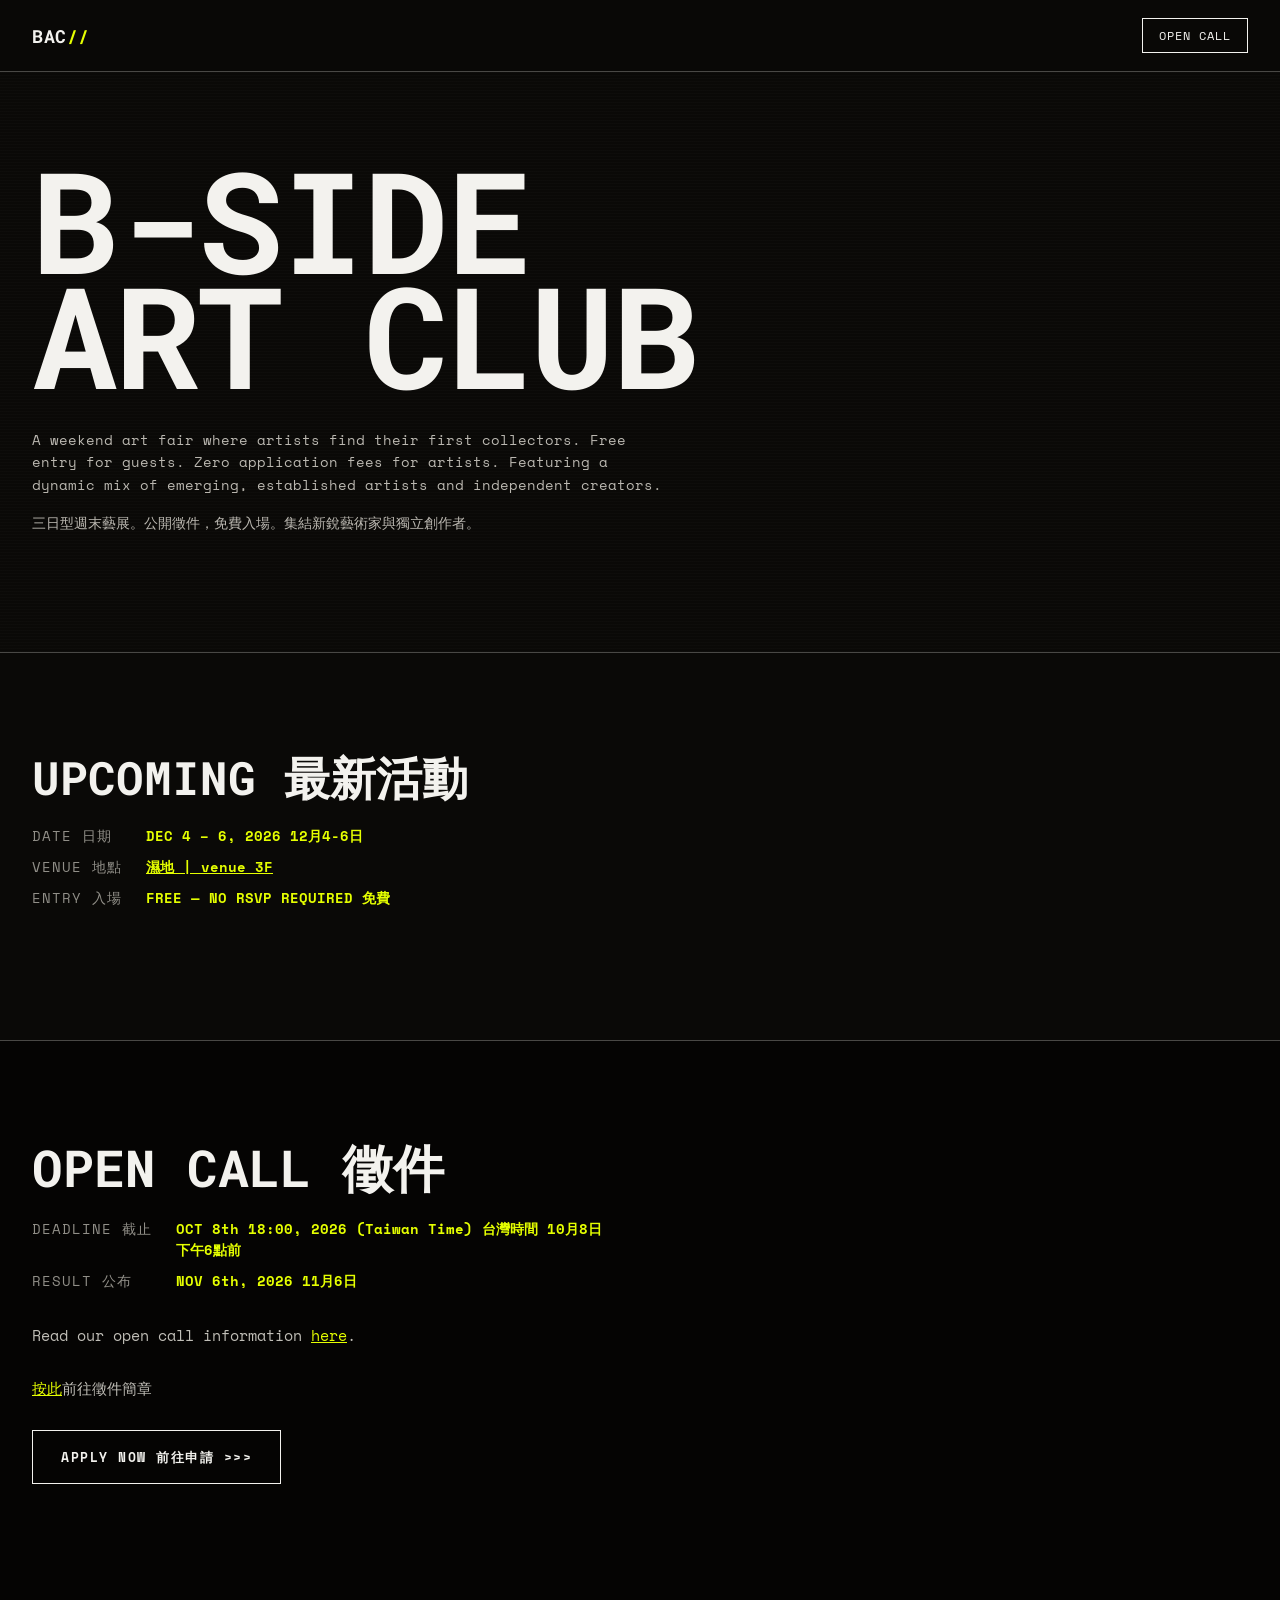
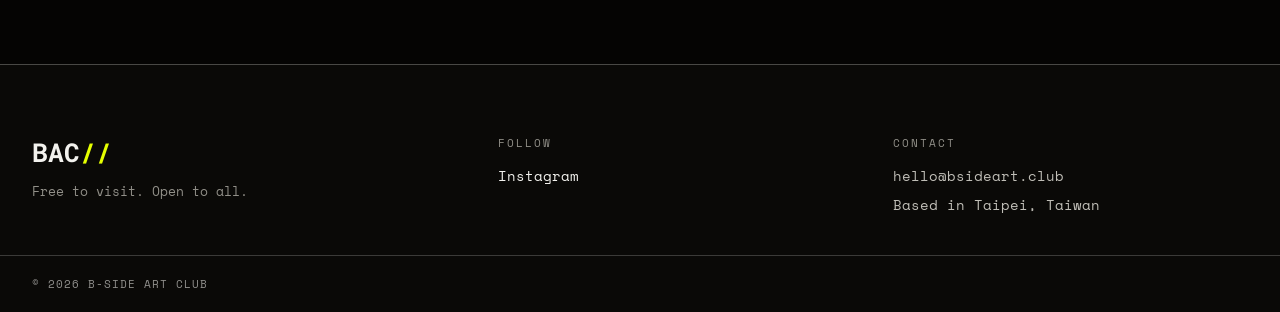
==== index.html @ 6f41b762 "Revert "UPDATE: update date" This reverts commit 3f6ebac8963d5075485bba4ba99af312b333dddd." ====
<!DOCTYPE html>
<html lang="zh-Hant">

<head>
  <meta charset="utf-8">
  <meta name="viewport" content="width=device-width, initial-scale=1">
  <title>B-Side Art Club</title>
  <meta name="description" content="B-Side Art Club. An alternative art fair. Free to visit, open to all">
  <link rel="preconnect" href="https://fonts.googleapis.com">
  <link rel="preconnect" href="https://fonts.gstatic.com" crossorigin>
  <link
    href="https://fonts.googleapis.com/css2?family=Space+Mono:wght@400;700&family=Roboto+Mono:wght@400;700&family=Noto+Sans+TC:wght@400;700&display=swap"
    rel="stylesheet">
  <style>
    :root {
      --bg: oklch(0.14 0.005 90);
      --bg-alt: oklch(0.11 0.005 90);
      --fg: oklch(0.96 0.005 90);
      --accent: #E5FF00;
      --accent-hover: #F2FF66;
      --line: oklch(0.4 0.005 90);
      --line-soft: oklch(0.35 0.005 90);
      --muted-1: oklch(0.8 0.01 90);
      --muted-2: oklch(0.78 0.01 90);
      --muted-3: oklch(0.75 0.01 90);
      --muted-4: oklch(0.65 0.01 90);
      --muted-5: oklch(0.65 0.005 90);
      --mono: 'Space Mono', monospace;
      --mono-head: 'Roboto Mono', 'Space Mono', monospace;
      --mono-head-zh: 'Roboto Mono', 'Noto Sans TC', monospace;
    }

    * {
      box-sizing: border-box;
    }

    html,
    body {
      margin: 0;
      padding: 0;
    }

    body {
      background: var(--bg);
      color: var(--fg);
      font-family: var(--mono);
      width: 100%;
      overflow-x: hidden;
    }

    a {
      color: var(--accent);
      text-decoration: none;
      cursor: pointer;
    }

    a:hover {
      color: var(--accent-hover);
    }

    ::selection {
      background: var(--accent);
      color: var(--bg);
    }

    @keyframes bside-marquee {
      from {
        transform: translateX(0);
      }

      to {
        transform: translateX(-50%);
      }
    }

    .btn {
      display: inline-block;
      padding: 16px 28px;
      font-size: 13px;
      letter-spacing: 1.5px;
      font-weight: 700;
      border: 1px solid var(--fg);
      color: inherit;
      background: transparent;
    }

    .btn-solid {
      background: var(--fg);
      color: var(--bg);
      border-color: var(--fg);
    }

    .btn-accent {
      background: var(--accent);
      color: var(--bg);
      border-color: var(--accent);
    }

    /* NAV */
    .nav {
      position: sticky;
      top: 0;
      z-index: 50;
      display: flex;
      justify-content: space-between;
      align-items: center;
      gap: 16px;
      padding: 18px 32px;
      background: oklch(0.14 0.005 90 / 0.92);
      backdrop-filter: blur(4px);
      border-bottom: 1px solid var(--line);
    }

    .nav-logo {
      font-family: var(--mono-head);
      font-weight: 700;
      font-size: 18px;
      letter-spacing: 0.5px;
    }

    .nav-logo span {
      color: var(--accent);
    }

    .nav-links {
      display: flex;
      gap: 24px;
      font-size: 13px;
      letter-spacing: 1px;
    }

    .nav-links a {
      color: inherit;
    }

    .nav-cta {
      border: 1px solid var(--fg);
      padding: 8px 16px;
      font-size: 12px;
      letter-spacing: 1px;
      color: inherit;
      white-space: nowrap;
    }

    /* HERO */
    .hero {
      position: relative;
      padding: 90px 32px 100px;
      border-bottom: 1px solid var(--line);
      background-image: repeating-linear-gradient(0deg, oklch(0.96 0.005 90 / 0.03) 0px, transparent 1px, transparent 3px);
    }

    .eyebrow {
      font-size: 11px;
      letter-spacing: 3px;
      color: var(--accent);
      margin-bottom: 24px;
    }

    .hero-title {
      font-family: var(--mono-head);
      font-weight: 700;
      font-size: clamp(52px, 11vw, 160px);
      line-height: 0.82;
      letter-spacing: -2px;
      max-width: 1100px;
      text-wrap: pretty;
      margin: 0;
    }

    .hero-desc {
      display: flex;
      flex-wrap: wrap;
      gap: 16px 40px;
      margin-top: 36px;
      max-width: 640px;
      font-size: 14px;
      line-height: 1.6;
      color: var(--muted-2);
    }

    .hero-actions {
      display: flex;
      gap: 16px;
      margin-top: 40px;
      flex-wrap: wrap;
    }

    /* TICKER */
    .ticker {
      background: var(--accent);
      color: var(--bg);
      padding: 10px 0;
      overflow: hidden;
      white-space: nowrap;
      border-bottom: 1px solid var(--line);
    }

    .ticker-track {
      display: inline-block;
      white-space: nowrap;
      font-family: var(--mono-head);
      font-weight: 700;
      font-size: 15px;
      letter-spacing: 2px;
      animation: bside-marquee 18s linear infinite;
    }

    /* SECTION SHELL */
    section {
      padding: 100px 32px;
      border-bottom: 1px solid var(--line);
    }

    .section-label {
      font-size: 11px;
      letter-spacing: 3px;
      color: var(--accent);
      margin-bottom: 16px;
    }

    .grid-2 {
      display: grid;
      grid-template-columns: 1fr 1fr;
      gap: 60px;
    }

    /* ABOUT */
    .about-title {
      font-family: var(--mono-head);
      font-weight: 700;
      font-size: clamp(32px, 4vw, 56px);
      line-height: 1.02;
      margin: 0 0 28px;
      text-wrap: pretty;
    }

    .about-body {
      display: flex;
      flex-direction: column;
      gap: 18px;
      font-size: 15px;
      line-height: 1.7;
      color: var(--muted-1);
      max-width: 520px;
    }

    .about-body .highlight {
      color: var(--fg);
      font-weight: 700;
    }

    .about-images {
      display: grid;
      grid-template-columns: 1fr 1fr;
      gap: 12px;
      align-self: start;
    }

    .img-slot {
      display: flex;
      align-items: center;
      justify-content: center;
      text-align: center;
      padding: 12px;
      background: color-mix(in oklch, var(--fg) 6%, transparent);
      border: 1px dashed var(--line);
      color: var(--muted-4);
      font-size: 12px;
      letter-spacing: 0.5px;
      line-height: 1.5;
    }

    .img-slot--tall {
      aspect-ratio: 3 / 4;
      grid-row: span 2;
    }

    .img-slot--square {
      aspect-ratio: 1 / 1;
    }

    /* EVENT */
    .event-title {
      font-family: var(--mono-head);
      font-weight: 700;
      font-size: clamp(30px, 3.6vw, 46px);
      line-height: 1.05;
      margin: 0 0 24px;
      text-wrap: pretty;
    }

    .event-facts {
      display: grid;
      grid-template-columns: auto 1fr;
      gap: 10px 24px;
      font-size: 14px;
      margin-bottom: 32px;
    }

    .event-facts dt {
      color: var(--muted-4);
      letter-spacing: 1px;
    }

    .event-facts dd {
      margin: 0;
      font-weight: 700;
    }

    .event-facts dd a {
      text-decoration: underline;
      cursor: pointer;
    }

    .event-facts dd.accent {
      color: var(--accent);
    }

    .lineup-label {
      font-size: 12px;
      letter-spacing: 2px;
      color: var(--muted-4);
      margin-bottom: 16px;
    }

    .lineup-box {
      border: 1px dashed var(--line);
      padding: 40px 24px;
      text-align: center;
    }

    .lineup-box strong {
      display: block;
      font-family: var(--mono-head);
      font-weight: 700;
      font-size: 22px;
      color: var(--accent);
    }

    .lineup-box span {
      display: block;
      font-size: 13px;
      color: var(--muted-4);
      margin-top: 10px;
    }

    /* ARTISTS / OPEN CALL */
    .artists {
      background: var(--bg-alt);
    }

    .artists .grid-2 {
      margin-bottom: 80px;
    }

    .artists-title {
      font-family: var(--mono-head);
      font-weight: 700;
      font-size: clamp(32px, 4vw, 56px);
      line-height: 1.02;
      margin: 0 0 24px;
      text-wrap: pretty;
    }

    .artists-desc {
      font-size: 15px;
      line-height: 1.7;
      color: var(--muted-1);
      max-width: 480px;
      margin-bottom: 28px;
    }

    .rules {
      display: flex;
      flex-direction: column;
      justify-content: center;
      gap: 20px;
      font-size: 13px;
      line-height: 1.6;
      color: var(--muted-3);
    }

    .rules li {
      display: flex;
      gap: 16px;
      list-style: none;
    }

    .rules li .num {
      font-family: var(--mono-head);
      font-weight: 700;
      color: var(--accent);
      flex-shrink: 0;
    }

    .rules {
      margin: 0;
      padding: 0;
    }

    /* FAQ */
    .faq-label {
      font-size: 12px;
      letter-spacing: 2px;
      color: var(--muted-4);
      margin-bottom: 20px;
    }

    .faq-list {
      display: flex;
      flex-direction: column;
      max-width: 820px;
    }

    .faq-header {
      font-family: var(--mono-head-zh);
      font-weight: 700;
      font-size: 13px;
      letter-spacing: 1px;
      color: var(--accent);
      margin-top: 36px;
      margin-bottom: 8px;
    }

    .faq-item {
      border-bottom: 1px solid var(--line-soft);
    }

    .faq-q {
      display: flex;
      justify-content: space-between;
      align-items: center;
      width: 100%;
      padding: 20px 0;
      cursor: pointer;
      gap: 16px;
      background: none;
      border: none;
      text-align: left;
      color: inherit;
      font-family: var(--mono-head-zh);
      font-weight: 700;
      font-size: 16px;
    }

    .faq-q .symbol {
      font-size: 20px;
      color: var(--accent);
      flex-shrink: 0;
      font-family: var(--mono-head);
    }

    .faq-a {
      padding: 0 0 22px;
      font-size: 14px;
      line-height: 1.7;
      color: var(--muted-3);
      max-width: 640px;
      display: none;
    }

    .faq-item.open .faq-a {
      display: block;
    }

    /* FOOTER */
    .footer {
      padding: 70px 32px 40px;
      display: grid;
      grid-template-columns: 1.2fr 1fr 1fr;
      gap: 40px;
      border-bottom: none;
    }

    .footer-logo {
      font-family: var(--mono-head);
      font-weight: 700;
      font-size: 26px;
      margin-bottom: 12px;
    }

    .footer-tag {
      font-size: 13px;
      line-height: 1.6;
      color: var(--muted-4);
      max-width: 320px;
    }

    .footer-col-label {
      font-size: 11px;
      letter-spacing: 2px;
      color: var(--muted-4);
      margin-bottom: 14px;
    }

    .footer-links {
      display: flex;
      flex-direction: column;
      gap: 8px;
      font-size: 14px;
    }

    .footer-links a {
      color: inherit;
    }

    .footer-contact {
      display: flex;
      flex-direction: column;
      gap: 8px;
      font-size: 14px;
      color: var(--muted-1);
    }

    .footer-bottom {
      padding: 20px 32px;
      border-top: 1px solid var(--line-soft);
      font-size: 11px;
      letter-spacing: 1px;
      color: var(--muted-5);
      display: flex;
      justify-content: space-between;
      flex-wrap: wrap;
      gap: 8px;
    }

    @media (max-width: 800px) {
      .nav {
        padding: 14px 20px;
        flex-wrap: wrap;
      }

      .nav-links {
        display: none;
      }

      .hero {
        padding: 60px 20px 70px;
      }

      section {
        padding: 64px 20px;
      }

      .grid-2,
      .footer {
        grid-template-columns: 1fr;
        gap: 40px;
      }

      .about-images {
        align-self: auto;
      }

      .footer {
        padding: 50px 20px 30px;
      }

      .footer-bottom {
        padding: 16px 20px;
      }
    }
  </style>
</head>

<body>

  <!-- NAV -->
  <nav class="nav">
    <div class="nav-logo">BAC<span>//</span></div>
    <!-- <div class="nav-links">
      <a href="#about">MANIFESTO</a>
      <a href="#event">NEXT UP</a>
      <a href="#artists">OPEN CALL</a>
    </div> -->
    <a href="#artists" class="nav-cta">OPEN CALL</a>
  </nav>

  <!-- HERO -->
  <div class="hero">
    <h1 class="hero-title">B-SIDE<br>ART CLUB</h1>
    <div class="hero-desc">
      <div>A weekend art fair where artists find their first collectors. Free entry for guests. Zero application fees
        for
        artists. Featuring a dynamic mix of
        emerging, established artists and independent creators.
      </div>
      <div>
        三日型週末藝展。公開徵件，免費入場。集結新銳藝術家與獨立創作者。
      </div>
      <div class="hero-actions">
        <!-- <a href="#event" class="btn btn-solid">SEE NEXT EVENT →</a> -->
        <!-- <a href="#artists" class="btn">SUBMIT WORK</a> -->
      </div>
    </div>
  </div>

  <!-- TICKER
  <div class="ticker">
    <div class="ticker-track">FREE ENTRY &nbsp;·&nbsp; NO GATEKEEPING &nbsp;·&nbsp; ALL MEDIUMS WELCOME &nbsp;·&nbsp;
      CASH &amp; CARD &nbsp;·&nbsp; FREE ENTRY &nbsp;·&nbsp; NO GATEKEEPING &nbsp;·&nbsp; ALL MEDIUMS WELCOME
      &nbsp;·&nbsp; CASH &amp; CARD &nbsp;·</div>
  </div> -->

  <!-- ABOUT / MANIFESTO
  <section id="about" class="grid-2">
    <div>
      <div class="section-label">01 / MANIFESTO</div>
      <h2 class="about-title">WE'RE NOT A GALLERY. WE'RE A ROOM FULL OF PEOPLE WHO MAKE THINGS.</h2>
      <div class="about-body">
        <div>B-Side started because the front-of-house scene left too much on the cutting room floor. No submission fees
          that price out broke artists. No juried committee deciding what counts as "art." No white cube silence.</div>
        <div>Every market runs in a raw space — warehouses, basements, whatever venue will let us turn the sound system
          up. Vendors bring the work. We bring the crowd, the speakers, and a bar.</div>
        <div class="highlight">Free to attend. Join us, it's gonna be fun!</div>
      </div>
    </div>
    <div class="about-images">
      <div class="img-slot img-slot--tall">市集現場，遠景</div>
      <div class="img-slot img-slot--square">藝術家與人群</div>
      <div class="img-slot img-slot--square">攤位細節 / 刊物桌</div>
    </div>
  </section> -->

  <!-- NEXT EVENT -->
  <section id="event">
    <!-- <div class="section-label">01 / NEXT UP</div> -->
    <div style="grid-template-columns: 1.1fr 1fr;">
      <div>
        <h2 class="event-title">UPCOMING 最新活動</h2>
        <dl class="event-facts">
          <dt>DATE 日期</dt>
          <dd class="accent">DEC 4 – 6, 2026 12月4-6日</dd>
          <dt>VENUE 地點</dt>
          <dd><a href="https://maps.app.goo.gl/T7mLmWGaYgYKjQZj6" target="_blank" rel="noopener noreferrer">濕地 | venue
              3F</a></dd>
          <dt>ENTRY 入場</dt>
          <dd class="accent">FREE — NO RSVP REQUIRED 免費</dd>
        </dl>
      </div>
      <!-- <div>
        <div class="lineup-label">LINEUP</div>
        <div class="lineup-box">
          <strong>LAUNCHING SOON</strong>
          <span>Artist lineup drops closer to the date.</span>
        </div>
      </div> -->
    </div>
  </section>

  <!-- ARTIST / OPEN CALL -->
  <section id="artists" class="artists">
    <div class="grid-2">
      <div>
        <h2 class="artists-title">OPEN CALL 徵件</h2>
        <dl class="event-facts">
          <dt>DEADLINE 截止</dt>
          <dd class="accent">OCT 8th 18:00, 2026 (Taiwan Time) 台灣時間 10月8日下午6點前</dd>
          <dt>RESULT 公布</dt>
          <dd class="accent">NOV 6th, 2026 11月6日</dd>
        </dl>
        <div class="artists-desc">
          Read our open call information <a href="https://pitch.bsideart.club/v/open-call-en-afwu5c" target="_blank"
            rel="noopener noreferrer" style="text-decoration: underline;">here</a>.
        </div>
        <div class="artists-desc">
          <a href="https://pitch.bsideart.club/v/open-call-tw-n3cukt" target="_blank" rel="noopener noreferrer"
            style="text-decoration: underline;">按此</a>前往徵件簡章
        </div>
        <a href="https://apply.bsideart.club" target="_blank" rel="noopener noreferrer" class="btn">APPLY
          NOW 前往申請 >>></a>
      </div>
      <!-- <ul class="rules">
        <li>
          <div class="num">01</div>
          <div>Submit up to 10 small-format (max. A2) for table display and up to 10 artworks for wall hanging (no size
            limit).</div>
        </li>
        <li>
          <div class="num">02</div>
          <div>Your art, your price. You set 100% of your pricing.</div>
        </li>
        <li>
          <div class="num">03</div>
          <div>Every applicant will hear back.</div>
        </li>
        <li>
          <div class="num">04</div>
          <div>Accepted artists get a spot in the lineup and 60% of net sales. The remaining 40% covers production and
            growing the market.</div>
        </li>
      </ul> -->
    </div>

    <!-- <div class="faq-label">ARTIST FAQ 藝術家常見問題</div>
    <div class="faq-list" id="faq-list"></div> -->
  </section>

  <!-- FOOTER -->
  <div class="footer">
    <div>
      <div class="footer-logo">BAC<span style="color: var(--accent);">//</span></div>
      <div class="footer-tag">Free to visit. Open to all.</div>
    </div>
    <div>
      <div class="footer-col-label">FOLLOW</div>
      <div class="footer-links">
        <a href="https://www.instagram.com/bsideartclub/" target="_blank" rel="noopener noreferrer">Instagram</a>
      </div>
    </div>
    <div>
      <div class="footer-col-label">CONTACT</div>
      <div class="footer-contact">
        <div>hello@bsideart.club</div>
        <div>Based in Taipei, Taiwan</div>
      </div>
    </div>
  </div>
  <div class="footer-bottom">
    <div>© 2026 B-SIDE ART CLUB</div>
  </div>

  <script>
    var faq = [
      { type: 'header', text: '公開徵件' },
      { type: 'question', q: '藝術家最多可以投件多少作品？', a: '最多可提交 10 件。因展覽空間有限，BAC團隊將決定每位藝術家最終展出的作品總數量。', open: true },
      { type: 'question', q: '公開徵件結果何時公布？', a: '徵件將於 10 月 8 日（星期四）下午 6 點截止，結果將於 11 月 6 日（星期五）(前)公布。' },
      { type: 'question', q: '申請公開徵件需要費用嗎？', a: '無須費用。' },
      { type: 'question', q: '抽成比例如何計算？', a: '藝術家可獲得淨售價的 60%，B-Side Art Club則保留 40% 淨抽成，用於活動籌辦成本及推動市場發展。' },
      { type: 'question', q: '如果我沒收到回覆，是否代表未獲錄取？', a: '我們會通知所有申請者。若在結果公布後仍未收到通知，請來信至 hello@bsideart.club 與我們聯繫。' },
      { type: 'question', q: '我可以投件上次 B-Side Art Club 未售出的作品嗎？', a: '可以，但如果只提交未售出的舊作，被婉拒的機率較高。非常歡迎你附上新的創作！' },
      { type: 'question', q: '未獲選的藝術家會收到建議與回饋嗎？', a: '未獲選的藝術家會收到電子郵件通知，但我們無法提供個別的評語與建議，敬請見諒。' },
      { type: 'header', text: '入選藝術家' },
      { type: 'question', q: '如果我獲選，可以帶當初送件的所有作品嗎？', a: '不行。獲選後，你會收到BAC團隊寄發的電子郵件，裡面會詳細說明在佈展日需要攜帶哪些作品前來。' },
      { type: 'question', q: '參加B-Side Art Club 需要簽署合約嗎？', a: '是的，你會收到包含所有規範、活動細節、佈撤展時間、保險表單、標籤表單以及付款資訊的電子郵件合約。' },
      { type: 'question', q: '入選後參加需要繳交參展費嗎？', a: '無須費用' },
      { type: 'question', q: '所有參加 B-Side Art Club 的藝術家都會在官方管道上曝光嗎？', a: '不會。由於每場活動參展藝術家數量眾多，B-Side Art Club 無法保證刊登每位藝術家的作品。我們僅會精選約 20 位不同藝術家的作品進行展示，以呈現本次市集作品的多樣性。' },
      { type: 'header', text: '佈展與撤展' },
      { type: 'question', q: '誰負責作品的佈展與撤展？', a: '藝術家須自行負責作品的佈展與撤展，並請自備工具。若你無法親自佈展，可付費1500元預約佈展服務。' },
      { type: 'question', q: '我應該在什麼時候進行佈展與撤展？', a: '佈展時間為開幕前 1 天，即 12 月 4 日（星期五）；撤展時間為 12 月 6 日（星期日）。我們將提前向參展者發送時間表。' },
      { type: 'question', q: '佈展時我需要帶些什麼？', a: '你應攜帶正確安裝作品所需的全部工具與材料。B-Side Art Club 不負責安裝工作，但如有需要，我們會出借部分工具協助。對於放在桌上展示的紙本作品，藝術家應準備透明文件套（透明資料夾）保護，避免顧客直接觸摸。此外，藝術家須列印並在每件作品上貼上 2 張價格標籤，並填妥所有相關資訊。' },
      { type: 'question', q: '我要從哪裡取得標籤？', a: '我們會寄送 Excel 檔案給你，請使用電腦填寫價格標籤表格所需的資訊（僅限電腦填寫）。' },
      { type: 'question', q: '如果我無法在指定日期來佈展或撤展怎麼辦？', a: '如果你無法親自前來，可以委託朋友或代理人協助處理。該人員須攜帶由藝術家簽署的簡易授權書。若因安裝不當導致作品損壞或影響他人作品，責任完全由藝術家承擔。若你（或你的代理人）無法自行佈展，可以付費 1500元預約佈展服務。' },
      { type: 'question', q: '在佈展和活動期間，作品有保險保障嗎？', a: '作品在展覽、佈展與撤展期間享有部分保險保障。為使作品獲得保險理賠資格，藝術家必須預先透過電子郵件發送包含所有作品資料（展名、媒材細節及價格）的表單。若發生遺失、偷竊，B-Side Art Club 概不負責。若遭遇搶劫、火災或水災，保險將支付材料、裱框及修復費用，但不涵蓋作品的完整市價。若顧客打破作品，將由該顧客的保險理賠。若因安裝不當造成損毀，負責佈展的藝術家須承擔潛在的損害責任。' },
      { type: 'header', text: '活動期間' },
      { type: 'question', q: '活動舉辦期間我需要全程在場嗎？', a: '不需要，但非常歡迎你志願提供 3 小時的現場協助。' },
      { type: 'question', q: '參觀者需要入場費嗎？', a: '本藝展採取免費自由入場制。' },
      { type: 'header', text: '付款流程' },
      { type: 'question', q: '藝術家何時會收到款項？', a: 'B-Side Art Club 團隊將於活動結束後 30 天內撥款給所有藝術家，並會針對你售出的作品提供結算銷帳單。注意事項！只有在 B-Side Art Club 收到藝術家提供之完整正確資訊（包含稅務資訊、銀行帳戶資料以及簽署完成的合約）的前提下，才能在此期限內完成付款。' }
    ];

    var listEl = document.getElementById('faq-list');

    function render() {
      if (!listEl) return;
      listEl.innerHTML = '';
      faq.forEach(function (item, i) {
        if (item.type === 'header') {
          var h = document.createElement('div');
          h.className = 'faq-header';
          h.textContent = item.text;
          listEl.appendChild(h);
          return;
        }
        var wrap = document.createElement('div');
        wrap.className = 'faq-item' + (item.open ? ' open' : '');

        var btn = document.createElement('button');
        btn.className = 'faq-q';
        btn.setAttribute('aria-expanded', item.open ? 'true' : 'false');
        btn.addEventListener('click', function () {
          item.open = !item.open;
          render();
        });

        var qText = document.createElement('div');
        qText.textContent = item.q;
        var symbol = document.createElement('div');
        symbol.className = 'symbol';
        symbol.textContent = item.open ? '−' : '+';

        btn.appendChild(qText);
        btn.appendChild(symbol);
        wrap.appendChild(btn);

        var a = document.createElement('div');
        a.className = 'faq-a';
        a.textContent = item.a;
        wrap.appendChild(a);

        listEl.appendChild(wrap);
      });
    }

    render();
  </script>

</body>

</html>
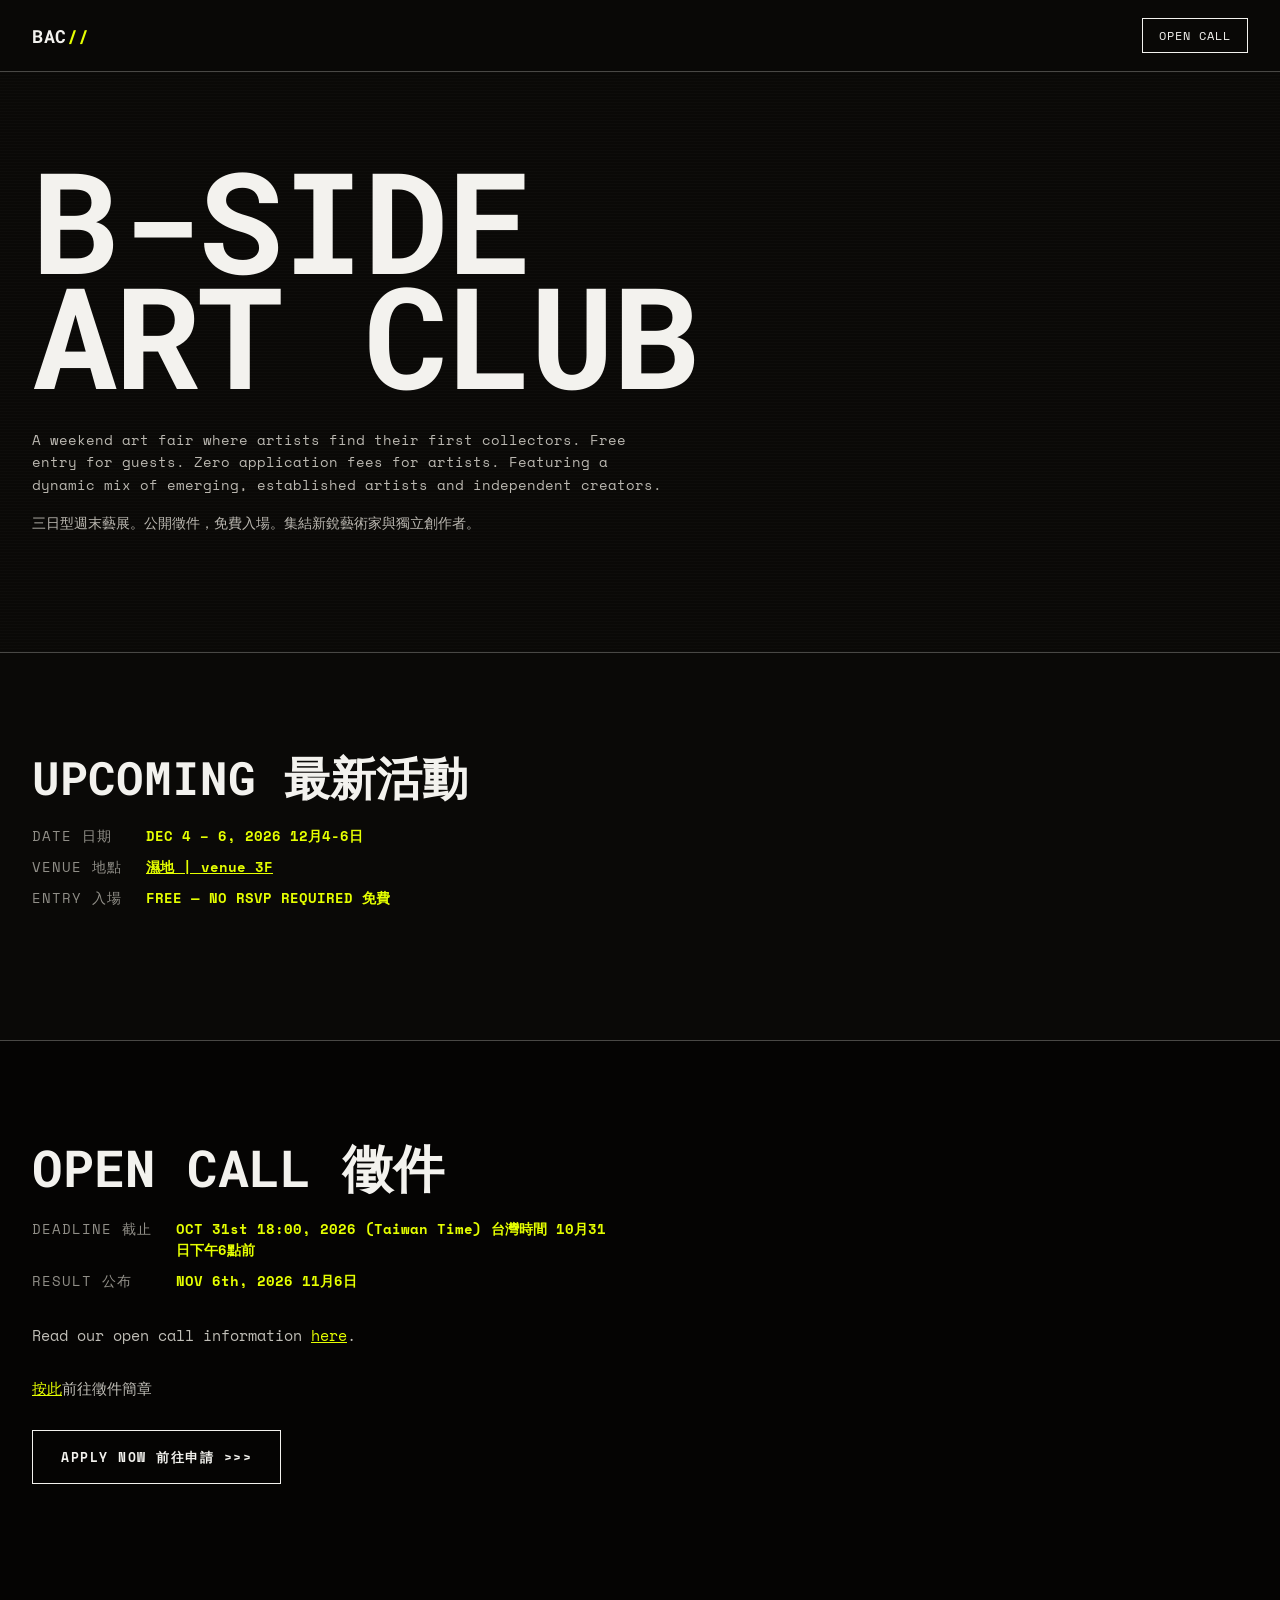
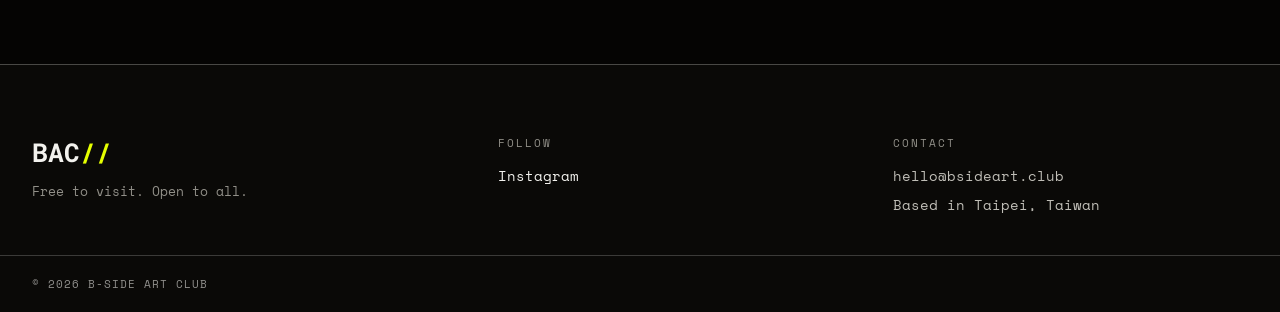
==== commit a381f80d: "UPDATE: date update" ====
--- a/index.html
+++ b/index.html
@@ -656,7 +656,7 @@
         <h2 class="artists-title">OPEN CALL 徵件</h2>
         <dl class="event-facts">
           <dt>DEADLINE 截止</dt>
-          <dd class="accent">OCT 8th 18:00, 2026 (Taiwan Time) 台灣時間 10月8日下午6點前</dd>
+          <dd class="accent">OCT 31st 18:00, 2026 (Taiwan Time) 台灣時間 10月31日下午6點前</dd>
           <dt>RESULT 公布</dt>
           <dd class="accent">NOV 6th, 2026 11月6日</dd>
         </dl>
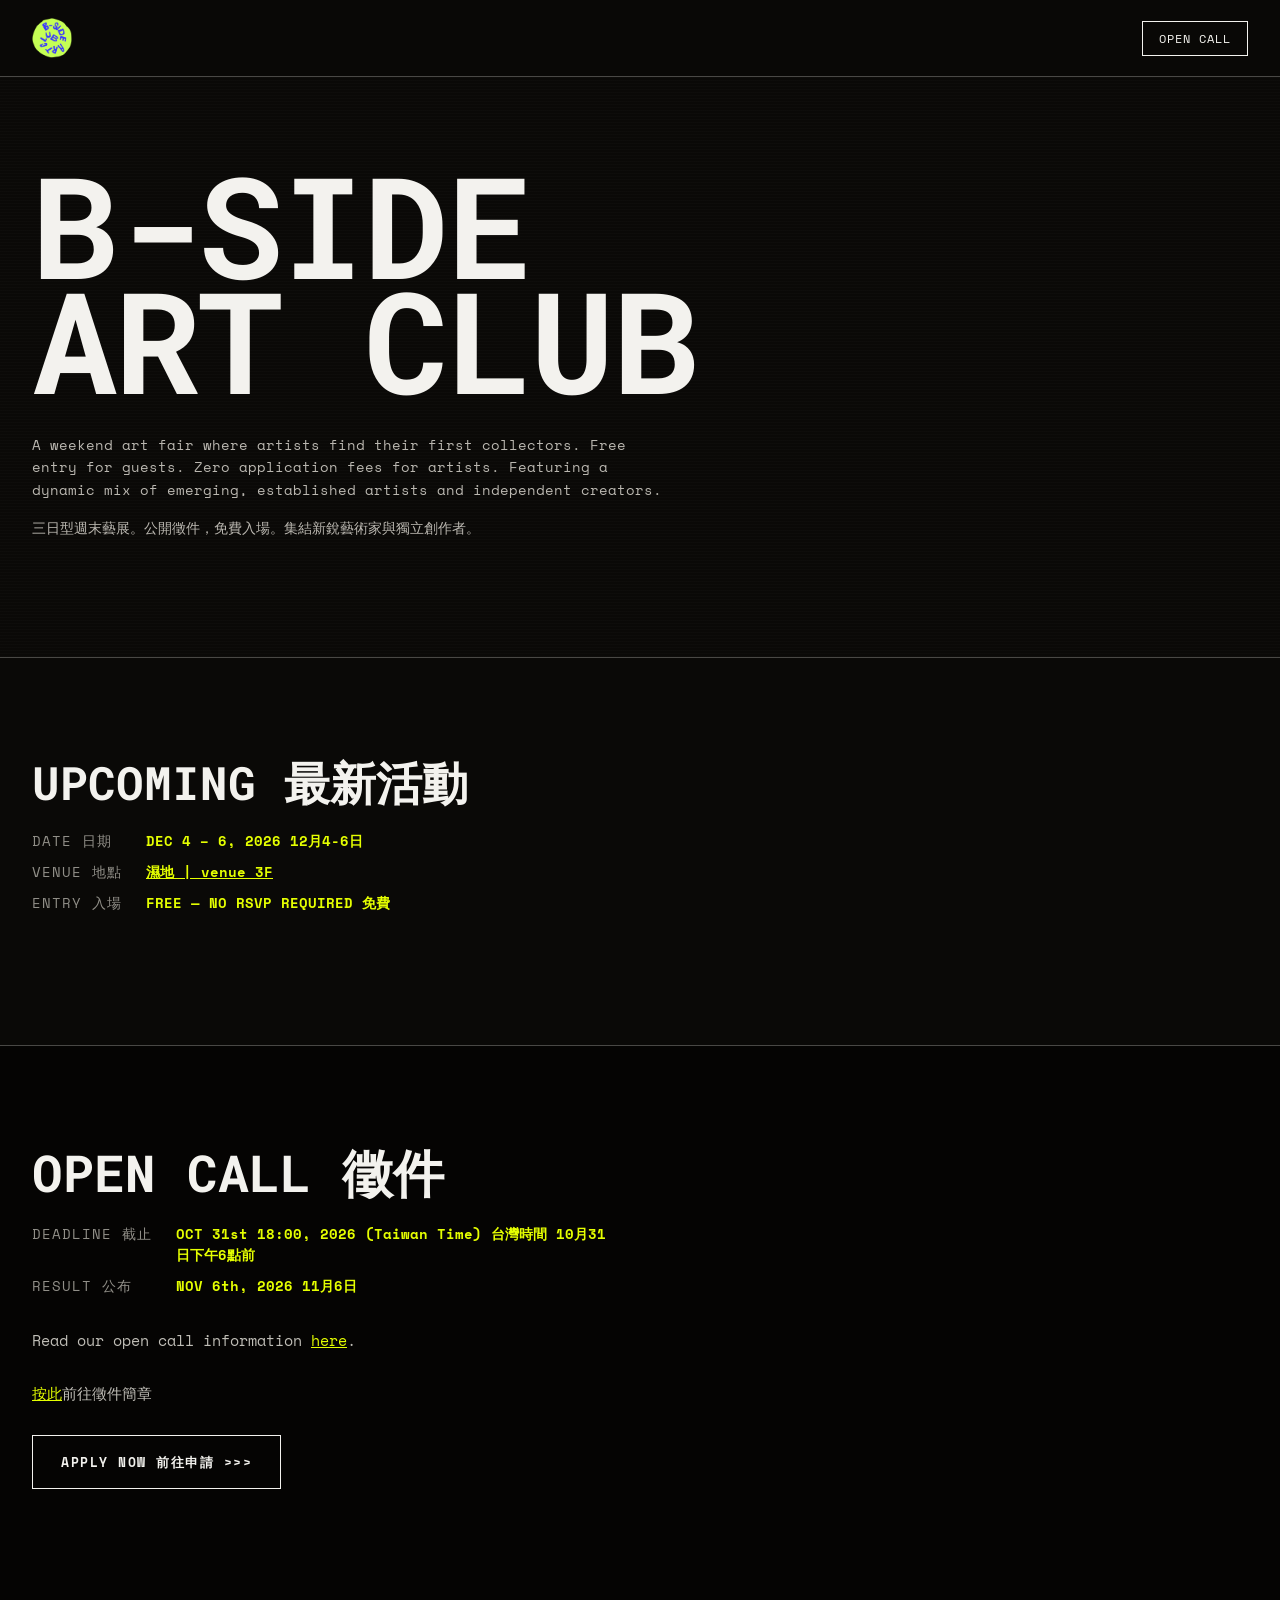
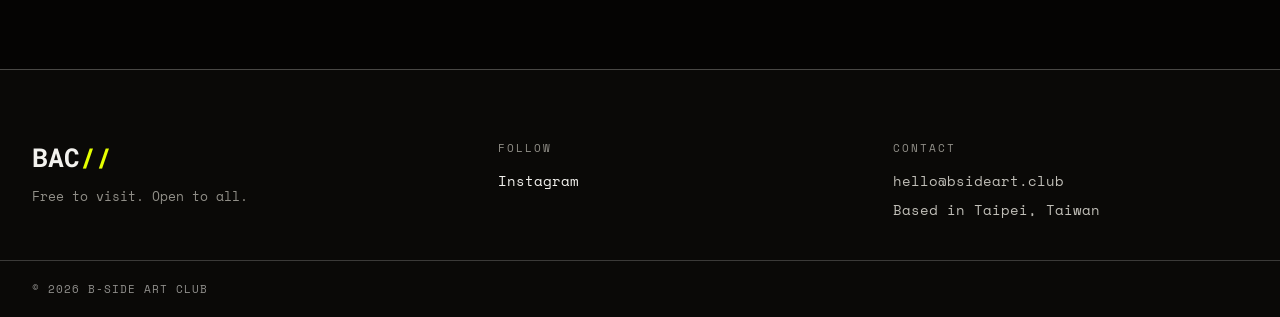
==== commit 49c953d7: "UPDATE: use favicon as nav-logo" ====
--- a/index.html
+++ b/index.html
@@ -118,8 +118,10 @@
       letter-spacing: 0.5px;
     }
 
-    .nav-logo span {
-      color: var(--accent);
+    .nav-logo img {
+      display: block;
+      width: 40px;
+      height: 40px;
     }
 
     .nav-links {
@@ -568,7 +570,7 @@
 
   <!-- NAV -->
   <nav class="nav">
-    <div class="nav-logo">BAC<span>//</span></div>
+    <div class="nav-logo"><img src="android-chrome-192x192.png" alt="B-Side Art Club"></div>
     <!-- <div class="nav-links">
       <a href="#about">MANIFESTO</a>
       <a href="#event">NEXT UP</a>
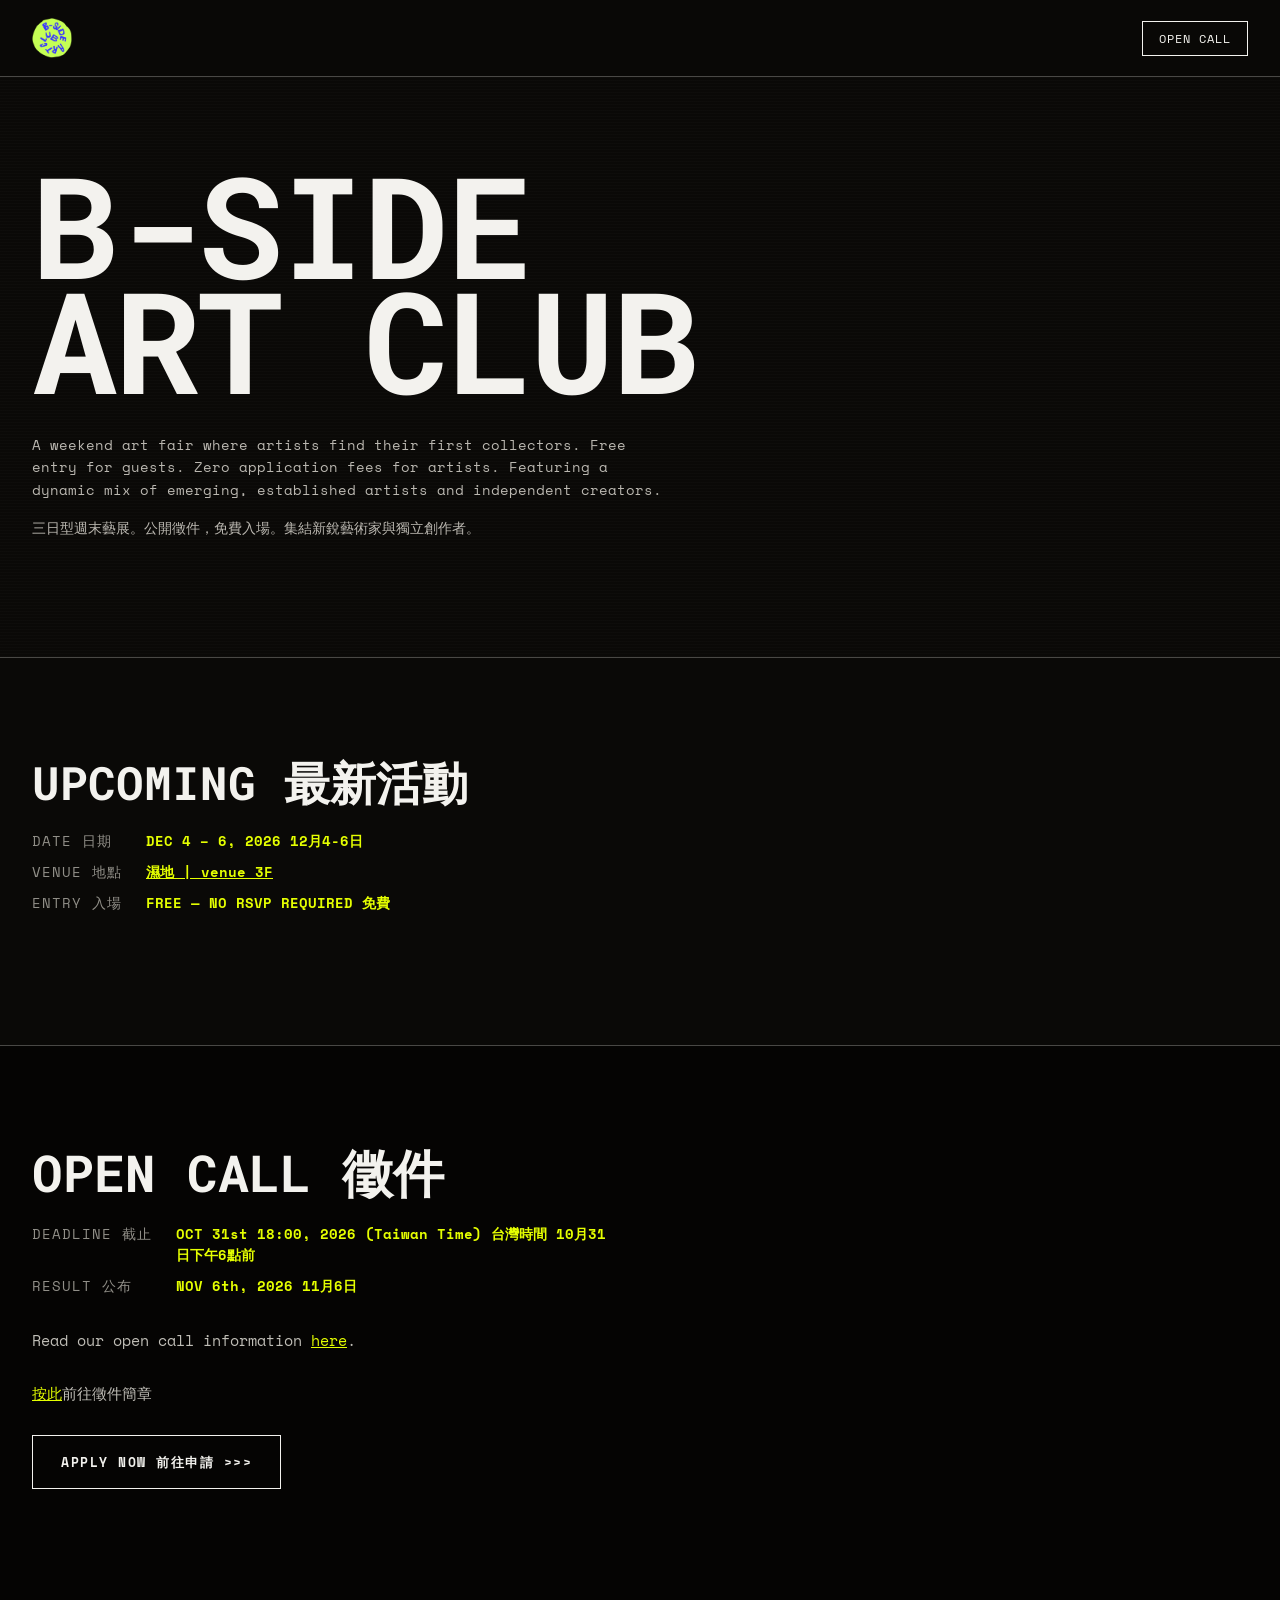
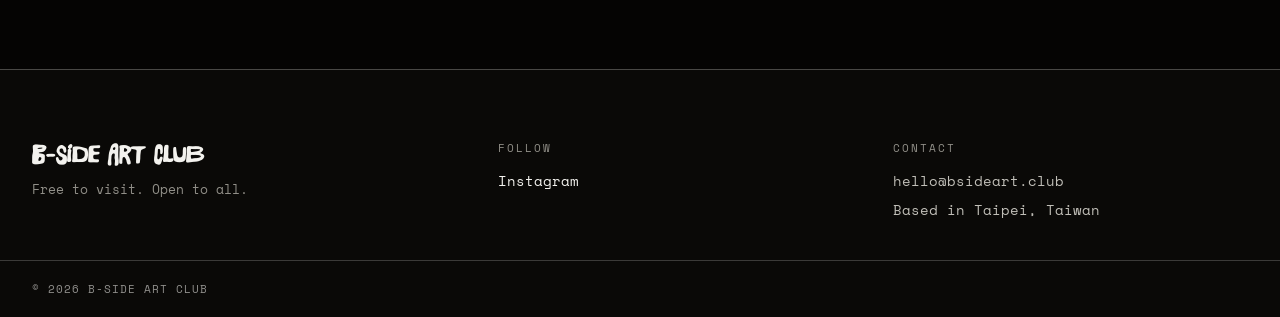
==== commit 0f8f69f1: "ADD: Lovely mess web font, and use it in footer" ====
--- a/index.html
+++ b/index.html
@@ -11,6 +11,7 @@
   <link
     href="https://fonts.googleapis.com/css2?family=Space+Mono:wght@400;700&family=Roboto+Mono:wght@400;700&family=Noto+Sans+TC:wght@400;700&display=swap"
     rel="stylesheet">
+  <link href="lovely-mess-webfont-full/webfonts/lovely-mess.css" rel="stylesheet">
   <style>
     :root {
       --bg: oklch(0.14 0.005 90);
@@ -476,8 +477,8 @@
     }
 
     .footer-logo {
-      font-family: var(--mono-head);
-      font-weight: 700;
+      font-family: 'LovelyMessRegular', var(--mono-head);
+      font-weight: normal;
       font-size: 26px;
       margin-bottom: 12px;
     }
@@ -702,7 +703,7 @@
   <!-- FOOTER -->
   <div class="footer">
     <div>
-      <div class="footer-logo">BAC<span style="color: var(--accent);">//</span></div>
+      <div class="footer-logo">B-Side Art Club</div>
       <div class="footer-tag">Free to visit. Open to all.</div>
     </div>
     <div>
--- a/lovely-mess-webfont-full/webfonts/lovely-mess.css
+++ b/lovely-mess-webfont-full/webfonts/lovely-mess.css
@@ -0,0 +1,24 @@
+/*
+Font: 		Lovely Mess
+Style: 		Regular
+URL: 		https://youworkforthem.com/font/T30079/lovely-mess
+Foundry: 	Struvictory.art
+Foundry: 	https://youworkforthem.com/designer/1913/struvictory-art
+Copyright:	Copyright (c) 2025 by Struvictory.art. All rights reserved.
+Version: 	18
+Created:	April 02, 2026
+License: 	https://www.youworkforthem.com/font-license 
+License: 	The WebFont(s) listed in this document must follow the YouWorkForThem
+			WebFont license rules. All other parties are strictly restricted 
+			from using the WebFonts(s) listed without a purchased license. 
+			All details above must always remain unaltered and visible in your CSS.
+*/
+
+@font-face {
+	font-family: 'LovelyMessRegular';
+	src: url('lovely-mess.woff2') format('woff2'),
+	     url('lovely-mess.woff') format('woff');
+	font-weight: normal;
+	font-style: normal;
+	font-display: swap;
+}
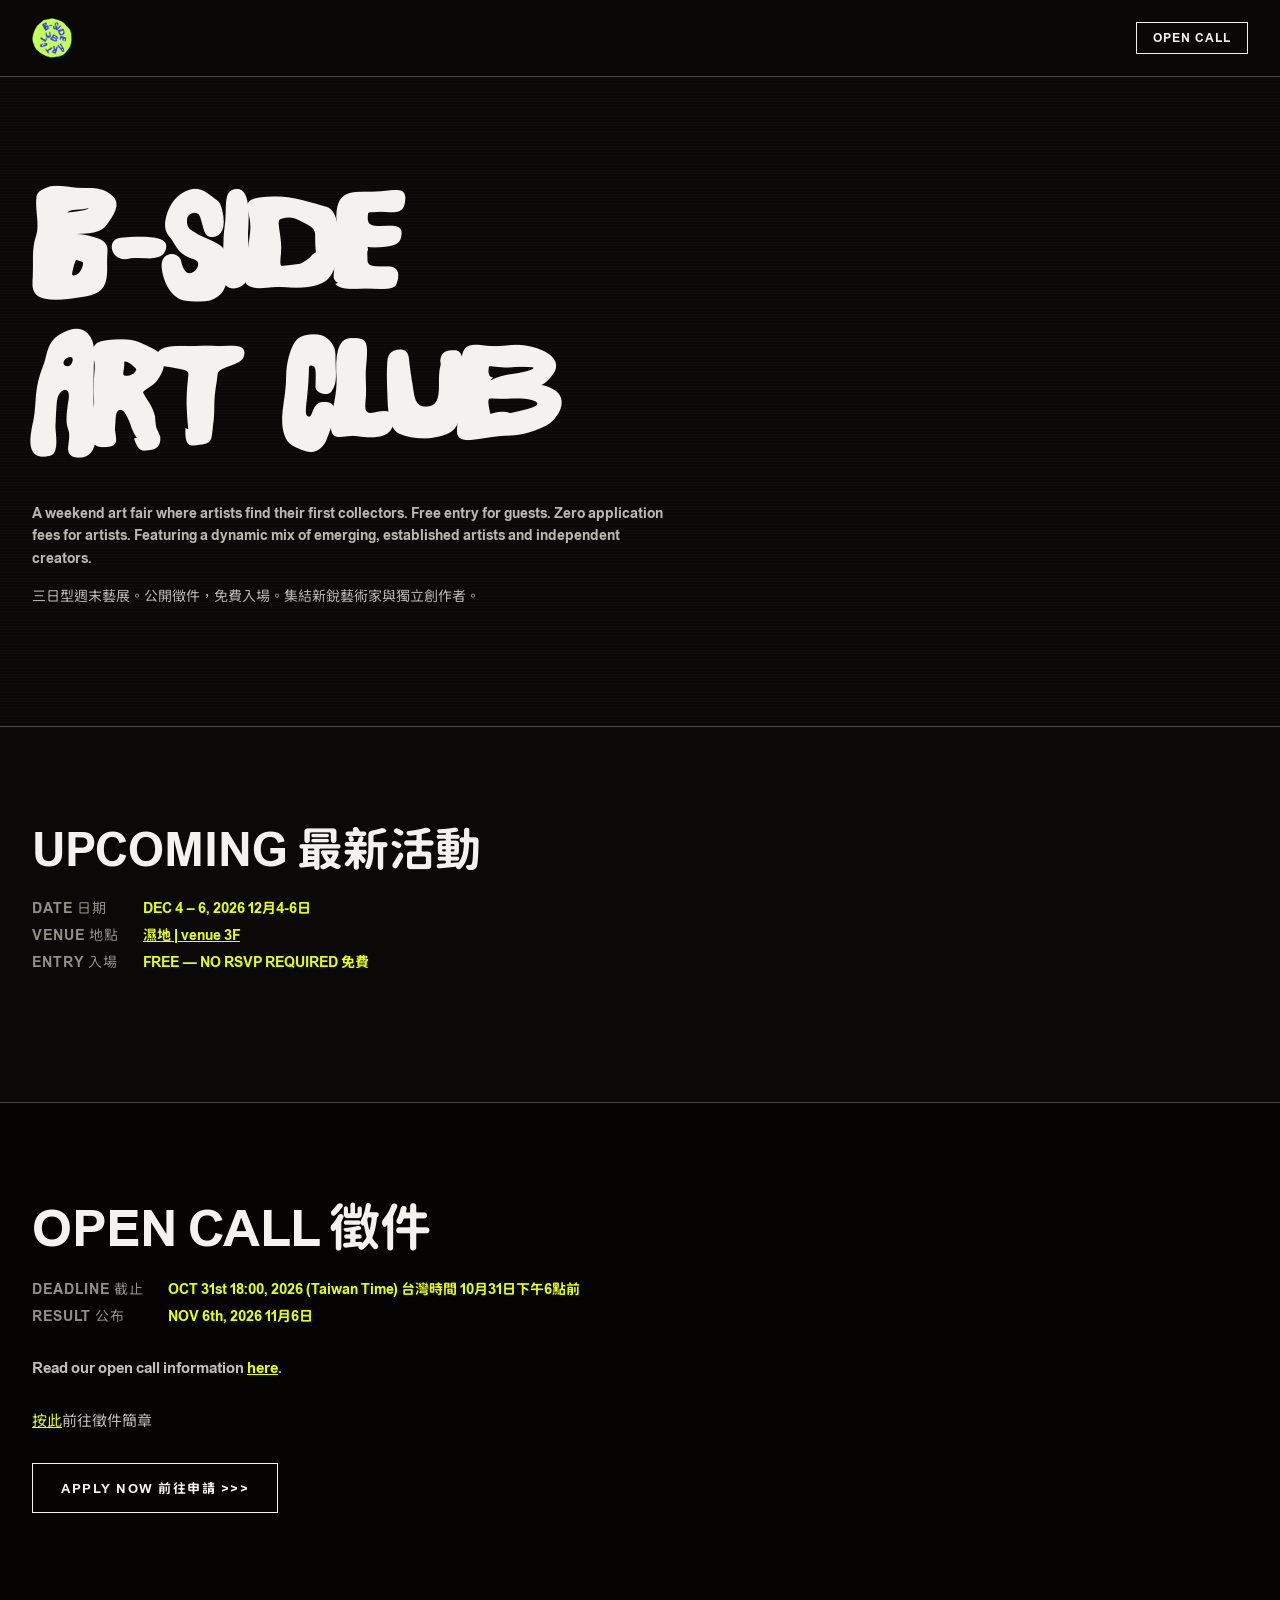
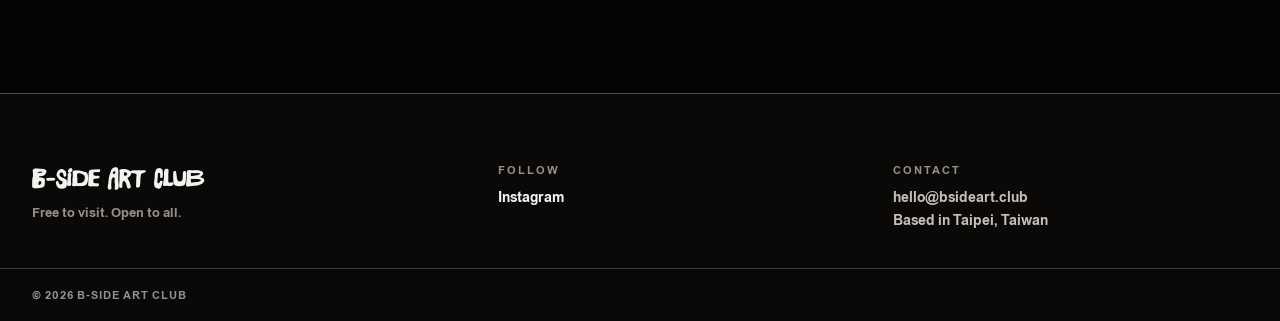
==== commit 779de9cf: "update font ABC Areal, and Chiron goround" ====
--- a/index.html
+++ b/index.html
@@ -9,10 +9,19 @@
   <link rel="preconnect" href="https://fonts.googleapis.com">
   <link rel="preconnect" href="https://fonts.gstatic.com" crossorigin>
   <link
-    href="https://fonts.googleapis.com/css2?family=Space+Mono:wght@400;700&family=Roboto+Mono:wght@400;700&family=Noto+Sans+TC:wght@400;700&display=swap"
+    href="https://fonts.googleapis.com/css2?family=Chiron+GoRound+TC:wght@400;700&display=swap"
     rel="stylesheet">
   <link href="lovely-mess-webfont-full/webfonts/lovely-mess.css" rel="stylesheet">
   <style>
+    /* ABC Areal Bold, used for every weight so English always renders bold */
+    @font-face {
+      font-family: 'ABC Areal';
+      src: url('ABCAreal/ABC Areal/WOFF2/ABCAreal-Bold.woff2') format('woff2');
+      font-weight: 100 900;
+      font-style: normal;
+      font-display: swap;
+    }
+
     :root {
       --bg: oklch(0.14 0.005 90);
       --bg-alt: oklch(0.11 0.005 90);
@@ -26,9 +35,8 @@
       --muted-3: oklch(0.75 0.01 90);
       --muted-4: oklch(0.65 0.01 90);
       --muted-5: oklch(0.65 0.005 90);
-      --mono: 'Space Mono', monospace;
-      --mono-head: 'Roboto Mono', 'Space Mono', monospace;
-      --mono-head-zh: 'Roboto Mono', 'Noto Sans TC', monospace;
+      /* Latin glyphs come from ABC Areal; Chinese falls through to Chiron GoRound TC */
+      --font: 'ABC Areal', 'Chiron GoRound TC', sans-serif;
     }
 
     * {
@@ -44,7 +52,7 @@
     body {
       background: var(--bg);
       color: var(--fg);
-      font-family: var(--mono);
+      font-family: var(--font);
       width: 100%;
       overflow-x: hidden;
     }
@@ -113,7 +121,7 @@
     }
 
     .nav-logo {
-      font-family: var(--mono-head);
+      font-family: var(--font);
       font-weight: 700;
       font-size: 18px;
       letter-spacing: 0.5px;
@@ -161,11 +169,11 @@
     }
 
     .hero-title {
-      font-family: var(--mono-head);
-      font-weight: 700;
+      font-family: 'LovelyMessRegular', var(--font);
+      /* font-weight: 700; */
       font-size: clamp(52px, 11vw, 160px);
-      line-height: 0.82;
-      letter-spacing: -2px;
+      /* line-height: 0.82; */
+      /* letter-spacing: -2px; */
       max-width: 1100px;
       text-wrap: pretty;
       margin: 0;
@@ -202,7 +210,7 @@
     .ticker-track {
       display: inline-block;
       white-space: nowrap;
-      font-family: var(--mono-head);
+      font-family: var(--font);
       font-weight: 700;
       font-size: 15px;
       letter-spacing: 2px;
@@ -230,7 +238,7 @@
 
     /* ABOUT */
     .about-title {
-      font-family: var(--mono-head);
+      font-family: var(--font);
       font-weight: 700;
       font-size: clamp(32px, 4vw, 56px);
       line-height: 1.02;
@@ -285,7 +293,7 @@
 
     /* EVENT */
     .event-title {
-      font-family: var(--mono-head);
+      font-family: var(--font);
       font-weight: 700;
       font-size: clamp(30px, 3.6vw, 46px);
       line-height: 1.05;
@@ -335,7 +343,7 @@
 
     .lineup-box strong {
       display: block;
-      font-family: var(--mono-head);
+      font-family: var(--font);
       font-weight: 700;
       font-size: 22px;
       color: var(--accent);
@@ -358,7 +366,7 @@
     }
 
     .artists-title {
-      font-family: var(--mono-head);
+      font-family: var(--font);
       font-weight: 700;
       font-size: clamp(32px, 4vw, 56px);
       line-height: 1.02;
@@ -391,7 +399,7 @@
     }
 
     .rules li .num {
-      font-family: var(--mono-head);
+      font-family: var(--font);
       font-weight: 700;
       color: var(--accent);
       flex-shrink: 0;
@@ -417,7 +425,7 @@
     }
 
     .faq-header {
-      font-family: var(--mono-head-zh);
+      font-family: var(--font);
       font-weight: 700;
       font-size: 13px;
       letter-spacing: 1px;
@@ -442,7 +450,7 @@
       border: none;
       text-align: left;
       color: inherit;
-      font-family: var(--mono-head-zh);
+      font-family: var(--font);
       font-weight: 700;
       font-size: 16px;
     }
@@ -451,7 +459,7 @@
       font-size: 20px;
       color: var(--accent);
       flex-shrink: 0;
-      font-family: var(--mono-head);
+      font-family: var(--font);
     }
 
     .faq-a {
@@ -477,7 +485,7 @@
     }
 
     .footer-logo {
-      font-family: 'LovelyMessRegular', var(--mono-head);
+      font-family: 'LovelyMessRegular', var(--font);
       font-weight: normal;
       font-size: 26px;
       margin-bottom: 12px;
@@ -582,7 +590,7 @@
 
   <!-- HERO -->
   <div class="hero">
-    <h1 class="hero-title">B-SIDE<br>ART CLUB</h1>
+    <h1 class="hero-title">B-SIde<br>Art Club</h1>
     <div class="hero-desc">
       <div>A weekend art fair where artists find their first collectors. Free entry for guests. Zero application fees
         for
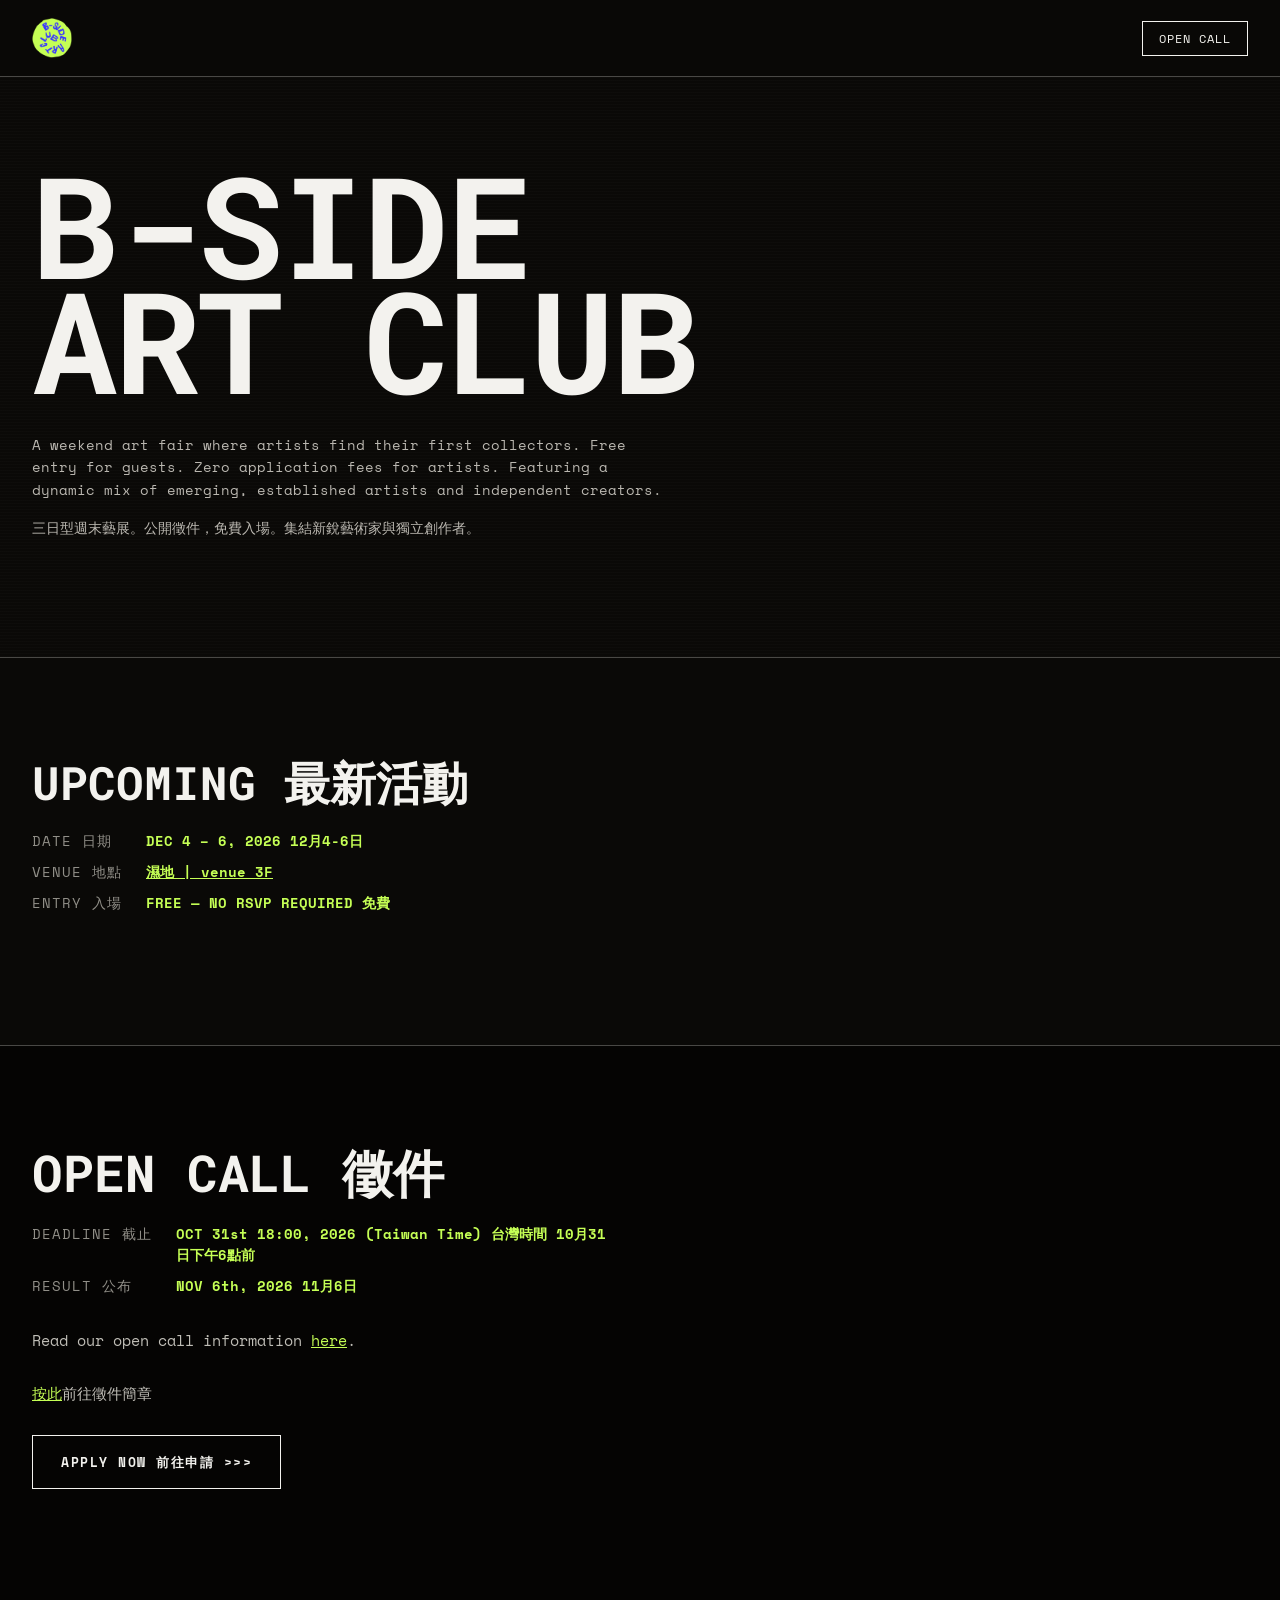
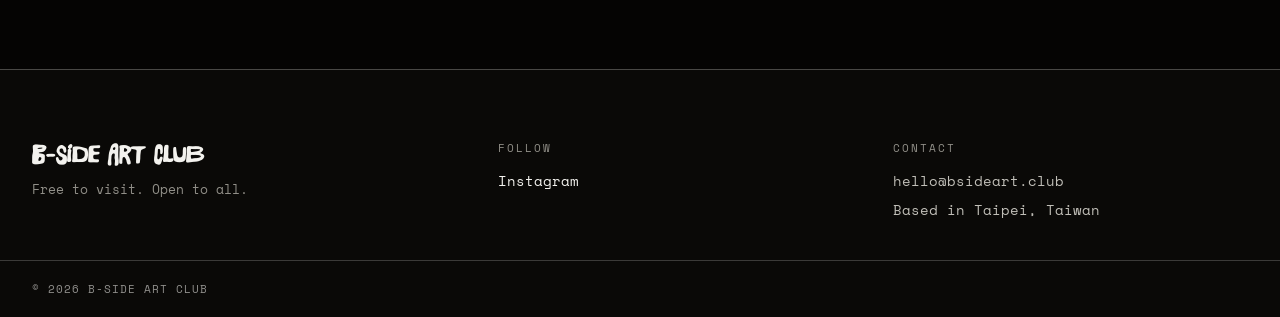
==== commit e138a860: "update accent colour" ====
--- a/index.html
+++ b/index.html
@@ -9,24 +9,15 @@
   <link rel="preconnect" href="https://fonts.googleapis.com">
   <link rel="preconnect" href="https://fonts.gstatic.com" crossorigin>
   <link
-    href="https://fonts.googleapis.com/css2?family=Chiron+GoRound+TC:wght@400;700&display=swap"
+    href="https://fonts.googleapis.com/css2?family=Space+Mono:wght@400;700&family=Roboto+Mono:wght@400;700&family=Noto+Sans+TC:wght@400;700&display=swap"
     rel="stylesheet">
   <link href="lovely-mess-webfont-full/webfonts/lovely-mess.css" rel="stylesheet">
   <style>
-    /* ABC Areal Bold, used for every weight so English always renders bold */
-    @font-face {
-      font-family: 'ABC Areal';
-      src: url('ABCAreal/ABC Areal/WOFF2/ABCAreal-Bold.woff2') format('woff2');
-      font-weight: 100 900;
-      font-style: normal;
-      font-display: swap;
-    }
-
     :root {
       --bg: oklch(0.14 0.005 90);
       --bg-alt: oklch(0.11 0.005 90);
       --fg: oklch(0.96 0.005 90);
-      --accent: #E5FF00;
+      --accent: #C5FF55;
       --accent-hover: #F2FF66;
       --line: oklch(0.4 0.005 90);
       --line-soft: oklch(0.35 0.005 90);
@@ -35,8 +26,9 @@
       --muted-3: oklch(0.75 0.01 90);
       --muted-4: oklch(0.65 0.01 90);
       --muted-5: oklch(0.65 0.005 90);
-      /* Latin glyphs come from ABC Areal; Chinese falls through to Chiron GoRound TC */
-      --font: 'ABC Areal', 'Chiron GoRound TC', sans-serif;
+      --mono: 'Space Mono', monospace;
+      --mono-head: 'Roboto Mono', 'Space Mono', monospace;
+      --mono-head-zh: 'Roboto Mono', 'Noto Sans TC', monospace;
     }
 
     * {
@@ -52,7 +44,7 @@
     body {
       background: var(--bg);
       color: var(--fg);
-      font-family: var(--font);
+      font-family: var(--mono);
       width: 100%;
       overflow-x: hidden;
     }
@@ -121,7 +113,7 @@
     }
 
     .nav-logo {
-      font-family: var(--font);
+      font-family: var(--mono-head);
       font-weight: 700;
       font-size: 18px;
       letter-spacing: 0.5px;
@@ -169,11 +161,11 @@
     }
 
     .hero-title {
-      font-family: 'LovelyMessRegular', var(--font);
-      /* font-weight: 700; */
+      font-family: var(--mono-head);
+      font-weight: 700;
       font-size: clamp(52px, 11vw, 160px);
-      /* line-height: 0.82; */
-      /* letter-spacing: -2px; */
+      line-height: 0.82;
+      letter-spacing: -2px;
       max-width: 1100px;
       text-wrap: pretty;
       margin: 0;
@@ -210,7 +202,7 @@
     .ticker-track {
       display: inline-block;
       white-space: nowrap;
-      font-family: var(--font);
+      font-family: var(--mono-head);
       font-weight: 700;
       font-size: 15px;
       letter-spacing: 2px;
@@ -238,7 +230,7 @@
 
     /* ABOUT */
     .about-title {
-      font-family: var(--font);
+      font-family: var(--mono-head);
       font-weight: 700;
       font-size: clamp(32px, 4vw, 56px);
       line-height: 1.02;
@@ -293,7 +285,7 @@
 
     /* EVENT */
     .event-title {
-      font-family: var(--font);
+      font-family: var(--mono-head);
       font-weight: 700;
       font-size: clamp(30px, 3.6vw, 46px);
       line-height: 1.05;
@@ -343,7 +335,7 @@
 
     .lineup-box strong {
       display: block;
-      font-family: var(--font);
+      font-family: var(--mono-head);
       font-weight: 700;
       font-size: 22px;
       color: var(--accent);
@@ -366,7 +358,7 @@
     }
 
     .artists-title {
-      font-family: var(--font);
+      font-family: var(--mono-head);
       font-weight: 700;
       font-size: clamp(32px, 4vw, 56px);
       line-height: 1.02;
@@ -399,7 +391,7 @@
     }
 
     .rules li .num {
-      font-family: var(--font);
+      font-family: var(--mono-head);
       font-weight: 700;
       color: var(--accent);
       flex-shrink: 0;
@@ -425,7 +417,7 @@
     }
 
     .faq-header {
-      font-family: var(--font);
+      font-family: var(--mono-head-zh);
       font-weight: 700;
       font-size: 13px;
       letter-spacing: 1px;
@@ -450,7 +442,7 @@
       border: none;
       text-align: left;
       color: inherit;
-      font-family: var(--font);
+      font-family: var(--mono-head-zh);
       font-weight: 700;
       font-size: 16px;
     }
@@ -459,7 +451,7 @@
       font-size: 20px;
       color: var(--accent);
       flex-shrink: 0;
-      font-family: var(--font);
+      font-family: var(--mono-head);
     }
 
     .faq-a {
@@ -485,7 +477,7 @@
     }
 
     .footer-logo {
-      font-family: 'LovelyMessRegular', var(--font);
+      font-family: 'LovelyMessRegular', var(--mono-head);
       font-weight: normal;
       font-size: 26px;
       margin-bottom: 12px;
@@ -590,7 +582,7 @@
 
   <!-- HERO -->
   <div class="hero">
-    <h1 class="hero-title">B-SIde<br>Art Club</h1>
+    <h1 class="hero-title">B-SIDE<br>ART CLUB</h1>
     <div class="hero-desc">
       <div>A weekend art fair where artists find their first collectors. Free entry for guests. Zero application fees
         for
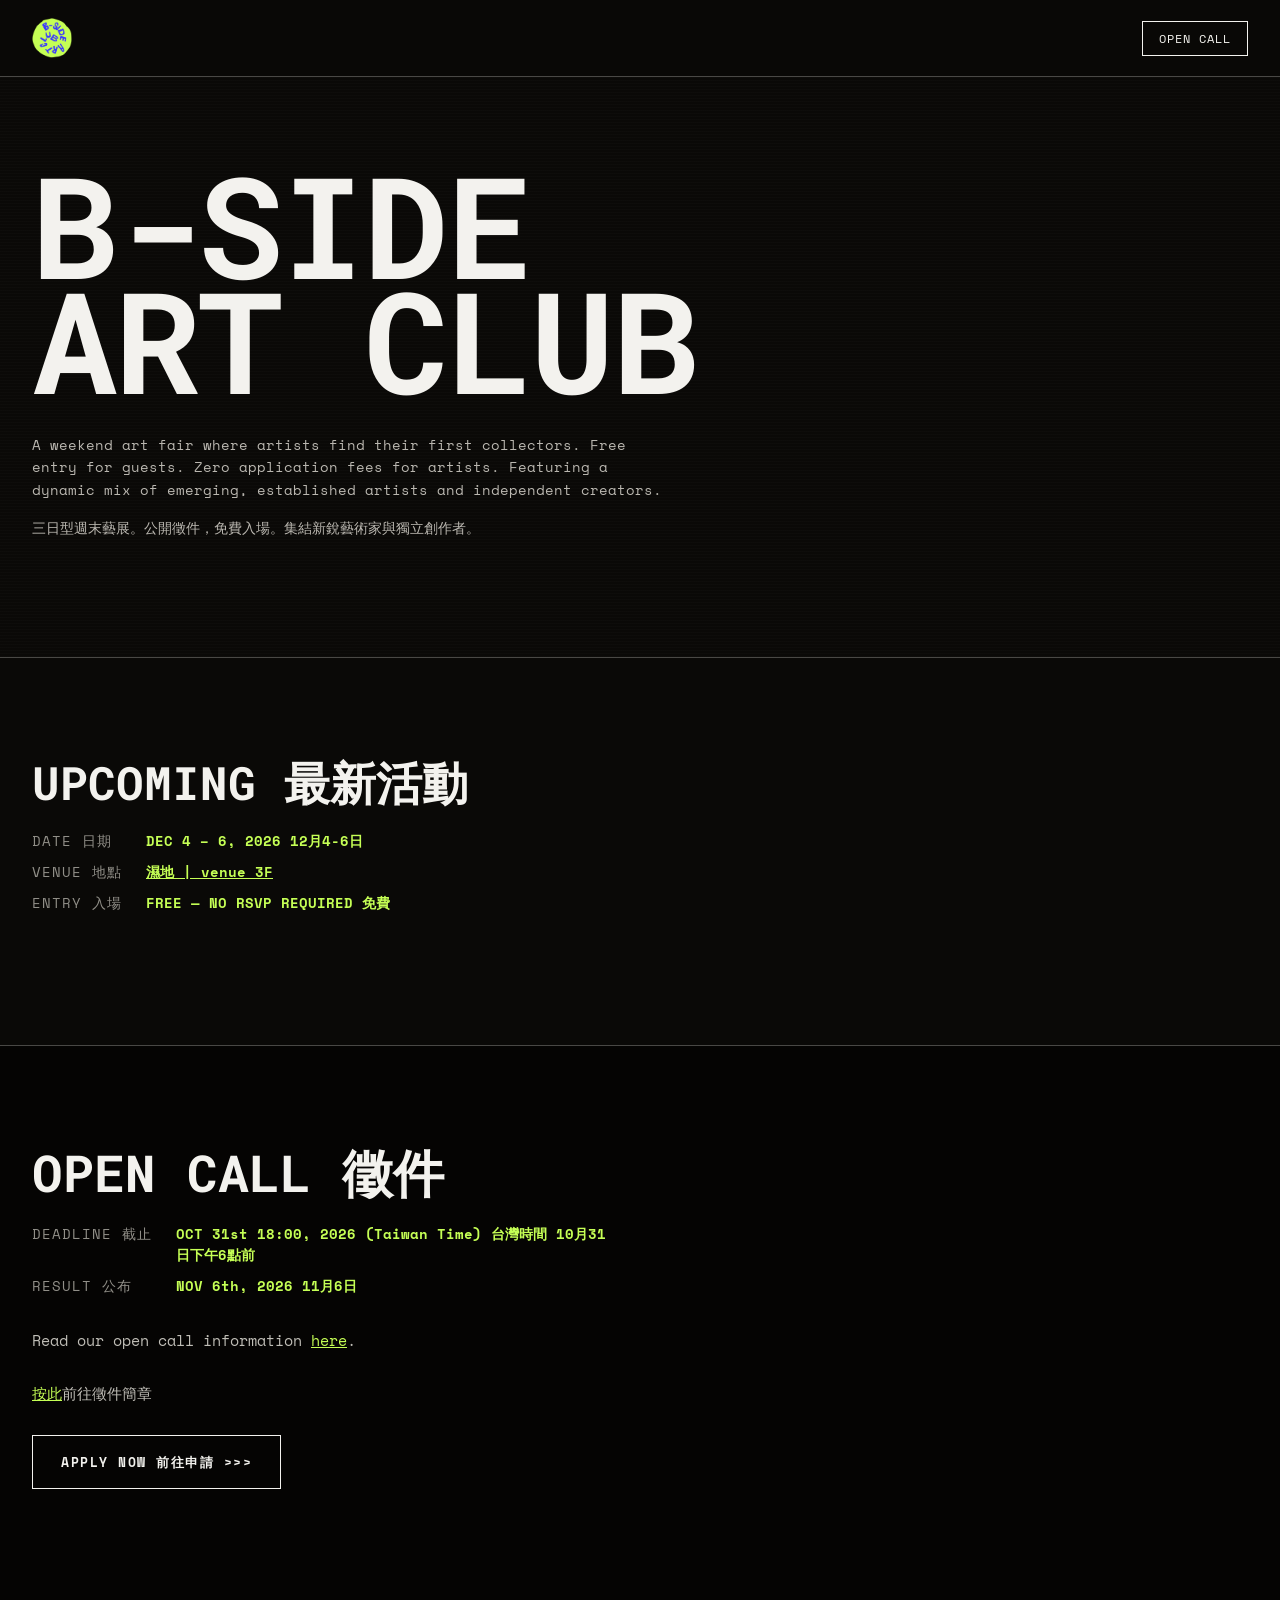
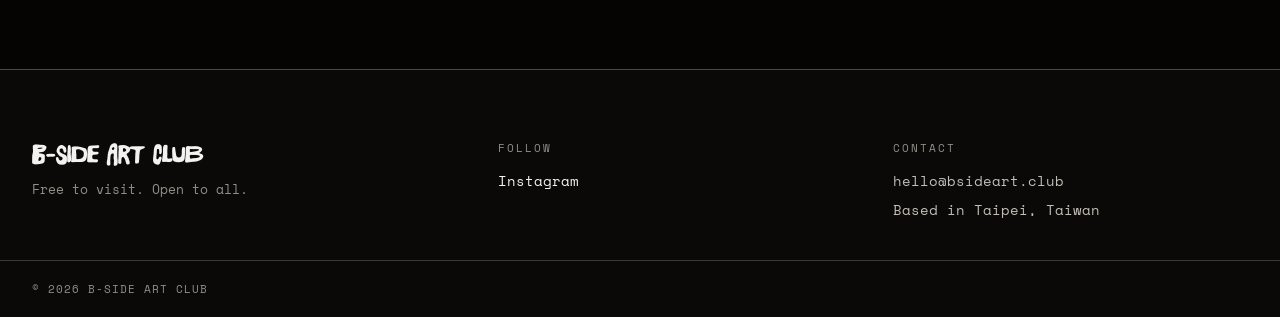
==== commit 5ad402aa: "fix typo" ====
--- a/index.html
+++ b/index.html
@@ -703,7 +703,7 @@
   <!-- FOOTER -->
   <div class="footer">
     <div>
-      <div class="footer-logo">B-Side Art Club</div>
+      <div class="footer-logo">B-SIde Art Club</div>
       <div class="footer-tag">Free to visit. Open to all.</div>
     </div>
     <div>
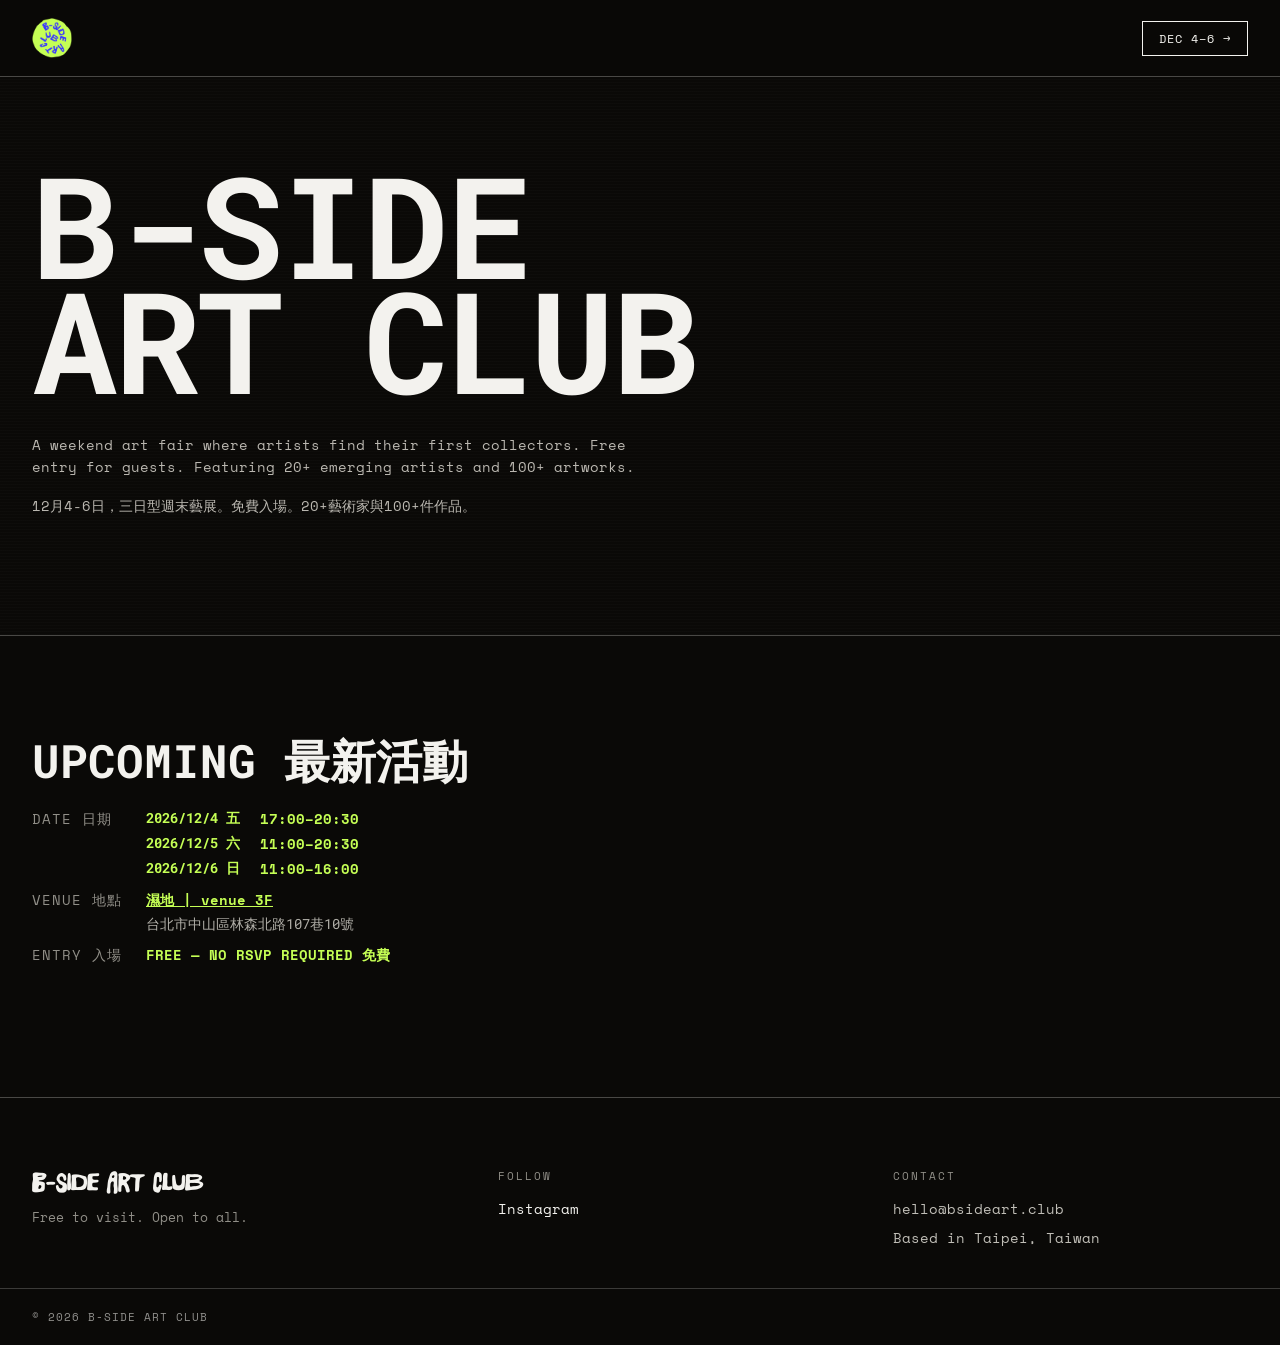
==== commit c857032b: "update info" ====
--- a/index.html
+++ b/index.html
@@ -5,7 +5,7 @@
   <meta charset="utf-8">
   <meta name="viewport" content="width=device-width, initial-scale=1">
   <title>B-Side Art Club</title>
-  <meta name="description" content="B-Side Art Club. An alternative art fair. Free to visit, open to all">
+  <meta name="description" content="B-Side Art Club — A weekend art fair. Dec 4–6, 2026 at 濕地 | venue 3F, Taipei. Free entry. 三日型週末藝展，免費入場。">
   <link rel="preconnect" href="https://fonts.googleapis.com">
   <link rel="preconnect" href="https://fonts.gstatic.com" crossorigin>
   <link
@@ -320,6 +320,24 @@
       color: var(--accent);
     }
 
+    .schedule {
+      display: grid;
+      grid-template-columns: auto 1fr;
+      gap: 4px 20px;
+    }
+
+    .schedule .day {
+      font-family: var(--mono-head-zh);
+    }
+
+    .venue-addr {
+      display: block;
+      margin-top: 4px;
+      font-weight: 400;
+      color: var(--muted-3);
+      font-family: var(--mono-head-zh);
+    }
+
     .lineup-label {
       font-size: 12px;
       letter-spacing: 2px;
@@ -346,125 +364,6 @@
       font-size: 13px;
       color: var(--muted-4);
       margin-top: 10px;
-    }
-
-    /* ARTISTS / OPEN CALL */
-    .artists {
-      background: var(--bg-alt);
-    }
-
-    .artists .grid-2 {
-      margin-bottom: 80px;
-    }
-
-    .artists-title {
-      font-family: var(--mono-head);
-      font-weight: 700;
-      font-size: clamp(32px, 4vw, 56px);
-      line-height: 1.02;
-      margin: 0 0 24px;
-      text-wrap: pretty;
-    }
-
-    .artists-desc {
-      font-size: 15px;
-      line-height: 1.7;
-      color: var(--muted-1);
-      max-width: 480px;
-      margin-bottom: 28px;
-    }
-
-    .rules {
-      display: flex;
-      flex-direction: column;
-      justify-content: center;
-      gap: 20px;
-      font-size: 13px;
-      line-height: 1.6;
-      color: var(--muted-3);
-    }
-
-    .rules li {
-      display: flex;
-      gap: 16px;
-      list-style: none;
-    }
-
-    .rules li .num {
-      font-family: var(--mono-head);
-      font-weight: 700;
-      color: var(--accent);
-      flex-shrink: 0;
-    }
-
-    .rules {
-      margin: 0;
-      padding: 0;
-    }
-
-    /* FAQ */
-    .faq-label {
-      font-size: 12px;
-      letter-spacing: 2px;
-      color: var(--muted-4);
-      margin-bottom: 20px;
-    }
-
-    .faq-list {
-      display: flex;
-      flex-direction: column;
-      max-width: 820px;
-    }
-
-    .faq-header {
-      font-family: var(--mono-head-zh);
-      font-weight: 700;
-      font-size: 13px;
-      letter-spacing: 1px;
-      color: var(--accent);
-      margin-top: 36px;
-      margin-bottom: 8px;
-    }
-
-    .faq-item {
-      border-bottom: 1px solid var(--line-soft);
-    }
-
-    .faq-q {
-      display: flex;
-      justify-content: space-between;
-      align-items: center;
-      width: 100%;
-      padding: 20px 0;
-      cursor: pointer;
-      gap: 16px;
-      background: none;
-      border: none;
-      text-align: left;
-      color: inherit;
-      font-family: var(--mono-head-zh);
-      font-weight: 700;
-      font-size: 16px;
-    }
-
-    .faq-q .symbol {
-      font-size: 20px;
-      color: var(--accent);
-      flex-shrink: 0;
-      font-family: var(--mono-head);
-    }
-
-    .faq-a {
-      padding: 0 0 22px;
-      font-size: 14px;
-      line-height: 1.7;
-      color: var(--muted-3);
-      max-width: 640px;
-      display: none;
-    }
-
-    .faq-item.open .faq-a {
-      display: block;
     }
 
     /* FOOTER */
@@ -577,21 +476,16 @@
       <a href="#event">NEXT UP</a>
       <a href="#artists">OPEN CALL</a>
     </div> -->
-    <a href="#artists" class="nav-cta">OPEN CALL</a>
+    <a href="#event" class="nav-cta">DEC 4–6 →</a>
   </nav>
 
   <!-- HERO -->
   <div class="hero">
     <h1 class="hero-title">B-SIDE<br>ART CLUB</h1>
     <div class="hero-desc">
-      <div>A weekend art fair where artists find their first collectors. Free entry for guests. Zero application fees
-        for
-        artists. Featuring a dynamic mix of
-        emerging, established artists and independent creators.
-      </div>
-      <div>
-        三日型週末藝展。公開徵件，免費入場。集結新銳藝術家與獨立創作者。
-      </div>
+      <div>A weekend art fair where artists find their first collectors. Free entry for guests. Featuring 20+ emerging
+        artists and 100+ artworks.</div>
+      <div>12月4-6日，三日型週末藝展。免費入場。20+藝術家與100+件作品。</div>
       <div class="hero-actions">
         <!-- <a href="#event" class="btn btn-solid">SEE NEXT EVENT →</a> -->
         <!-- <a href="#artists" class="btn">SUBMIT WORK</a> -->
@@ -634,10 +528,16 @@
         <h2 class="event-title">UPCOMING 最新活動</h2>
         <dl class="event-facts">
           <dt>DATE 日期</dt>
-          <dd class="accent">DEC 4 – 6, 2026 12月4-6日</dd>
+          <dd class="accent schedule">
+            <span class="day">2026/12/4 五</span><span>17:00–20:30</span>
+            <span class="day">2026/12/5 六</span><span>11:00–20:30</span>
+            <span class="day">2026/12/6 日</span><span>11:00–16:00</span>
+          </dd>
           <dt>VENUE 地點</dt>
-          <dd><a href="https://maps.app.goo.gl/T7mLmWGaYgYKjQZj6" target="_blank" rel="noopener noreferrer">濕地 | venue
-              3F</a></dd>
+          <dd>
+            <a href="https://maps.app.goo.gl/T7mLmWGaYgYKjQZj6" target="_blank" rel="noopener noreferrer">濕地 | venue 3F</a>
+            <span class="venue-addr">台北市中山區林森北路107巷10號</span>
+          </dd>
           <dt>ENTRY 入場</dt>
           <dd class="accent">FREE — NO RSVP REQUIRED 免費</dd>
         </dl>
@@ -652,54 +552,6 @@
     </div>
   </section>
 
-  <!-- ARTIST / OPEN CALL -->
-  <section id="artists" class="artists">
-    <div class="grid-2">
-      <div>
-        <h2 class="artists-title">OPEN CALL 徵件</h2>
-        <dl class="event-facts">
-          <dt>DEADLINE 截止</dt>
-          <dd class="accent">OCT 31st 18:00, 2026 (Taiwan Time) 台灣時間 10月31日下午6點前</dd>
-          <dt>RESULT 公布</dt>
-          <dd class="accent">NOV 6th, 2026 11月6日</dd>
-        </dl>
-        <div class="artists-desc">
-          Read our open call information <a href="https://pitch.bsideart.club/v/open-call-en-afwu5c" target="_blank"
-            rel="noopener noreferrer" style="text-decoration: underline;">here</a>.
-        </div>
-        <div class="artists-desc">
-          <a href="https://pitch.bsideart.club/v/open-call-tw-n3cukt" target="_blank" rel="noopener noreferrer"
-            style="text-decoration: underline;">按此</a>前往徵件簡章
-        </div>
-        <a href="https://apply.bsideart.club" target="_blank" rel="noopener noreferrer" class="btn">APPLY
-          NOW 前往申請 >>></a>
-      </div>
-      <!-- <ul class="rules">
-        <li>
-          <div class="num">01</div>
-          <div>Submit up to 10 small-format (max. A2) for table display and up to 10 artworks for wall hanging (no size
-            limit).</div>
-        </li>
-        <li>
-          <div class="num">02</div>
-          <div>Your art, your price. You set 100% of your pricing.</div>
-        </li>
-        <li>
-          <div class="num">03</div>
-          <div>Every applicant will hear back.</div>
-        </li>
-        <li>
-          <div class="num">04</div>
-          <div>Accepted artists get a spot in the lineup and 60% of net sales. The remaining 40% covers production and
-            growing the market.</div>
-        </li>
-      </ul> -->
-    </div>
-
-    <!-- <div class="faq-label">ARTIST FAQ 藝術家常見問題</div>
-    <div class="faq-list" id="faq-list"></div> -->
-  </section>
-
   <!-- FOOTER -->
   <div class="footer">
     <div>
@@ -724,80 +576,6 @@
     <div>© 2026 B-SIDE ART CLUB</div>
   </div>
 
-  <script>
-    var faq = [
-      { type: 'header', text: '公開徵件' },
-      { type: 'question', q: '藝術家最多可以投件多少作品？', a: '最多可提交 10 件。因展覽空間有限，BAC團隊將決定每位藝術家最終展出的作品總數量。', open: true },
-      { type: 'question', q: '公開徵件結果何時公布？', a: '徵件將於 10 月 8 日（星期四）下午 6 點截止，結果將於 11 月 6 日（星期五）(前)公布。' },
-      { type: 'question', q: '申請公開徵件需要費用嗎？', a: '無須費用。' },
-      { type: 'question', q: '抽成比例如何計算？', a: '藝術家可獲得淨售價的 60%，B-Side Art Club則保留 40% 淨抽成，用於活動籌辦成本及推動市場發展。' },
-      { type: 'question', q: '如果我沒收到回覆，是否代表未獲錄取？', a: '我們會通知所有申請者。若在結果公布後仍未收到通知，請來信至 hello@bsideart.club 與我們聯繫。' },
-      { type: 'question', q: '我可以投件上次 B-Side Art Club 未售出的作品嗎？', a: '可以，但如果只提交未售出的舊作，被婉拒的機率較高。非常歡迎你附上新的創作！' },
-      { type: 'question', q: '未獲選的藝術家會收到建議與回饋嗎？', a: '未獲選的藝術家會收到電子郵件通知，但我們無法提供個別的評語與建議，敬請見諒。' },
-      { type: 'header', text: '入選藝術家' },
-      { type: 'question', q: '如果我獲選，可以帶當初送件的所有作品嗎？', a: '不行。獲選後，你會收到BAC團隊寄發的電子郵件，裡面會詳細說明在佈展日需要攜帶哪些作品前來。' },
-      { type: 'question', q: '參加B-Side Art Club 需要簽署合約嗎？', a: '是的，你會收到包含所有規範、活動細節、佈撤展時間、保險表單、標籤表單以及付款資訊的電子郵件合約。' },
-      { type: 'question', q: '入選後參加需要繳交參展費嗎？', a: '無須費用' },
-      { type: 'question', q: '所有參加 B-Side Art Club 的藝術家都會在官方管道上曝光嗎？', a: '不會。由於每場活動參展藝術家數量眾多，B-Side Art Club 無法保證刊登每位藝術家的作品。我們僅會精選約 20 位不同藝術家的作品進行展示，以呈現本次市集作品的多樣性。' },
-      { type: 'header', text: '佈展與撤展' },
-      { type: 'question', q: '誰負責作品的佈展與撤展？', a: '藝術家須自行負責作品的佈展與撤展，並請自備工具。若你無法親自佈展，可付費1500元預約佈展服務。' },
-      { type: 'question', q: '我應該在什麼時候進行佈展與撤展？', a: '佈展時間為開幕前 1 天，即 12 月 4 日（星期五）；撤展時間為 12 月 6 日（星期日）。我們將提前向參展者發送時間表。' },
-      { type: 'question', q: '佈展時我需要帶些什麼？', a: '你應攜帶正確安裝作品所需的全部工具與材料。B-Side Art Club 不負責安裝工作，但如有需要，我們會出借部分工具協助。對於放在桌上展示的紙本作品，藝術家應準備透明文件套（透明資料夾）保護，避免顧客直接觸摸。此外，藝術家須列印並在每件作品上貼上 2 張價格標籤，並填妥所有相關資訊。' },
-      { type: 'question', q: '我要從哪裡取得標籤？', a: '我們會寄送 Excel 檔案給你，請使用電腦填寫價格標籤表格所需的資訊（僅限電腦填寫）。' },
-      { type: 'question', q: '如果我無法在指定日期來佈展或撤展怎麼辦？', a: '如果你無法親自前來，可以委託朋友或代理人協助處理。該人員須攜帶由藝術家簽署的簡易授權書。若因安裝不當導致作品損壞或影響他人作品，責任完全由藝術家承擔。若你（或你的代理人）無法自行佈展，可以付費 1500元預約佈展服務。' },
-      { type: 'question', q: '在佈展和活動期間，作品有保險保障嗎？', a: '作品在展覽、佈展與撤展期間享有部分保險保障。為使作品獲得保險理賠資格，藝術家必須預先透過電子郵件發送包含所有作品資料（展名、媒材細節及價格）的表單。若發生遺失、偷竊，B-Side Art Club 概不負責。若遭遇搶劫、火災或水災，保險將支付材料、裱框及修復費用，但不涵蓋作品的完整市價。若顧客打破作品，將由該顧客的保險理賠。若因安裝不當造成損毀，負責佈展的藝術家須承擔潛在的損害責任。' },
-      { type: 'header', text: '活動期間' },
-      { type: 'question', q: '活動舉辦期間我需要全程在場嗎？', a: '不需要，但非常歡迎你志願提供 3 小時的現場協助。' },
-      { type: 'question', q: '參觀者需要入場費嗎？', a: '本藝展採取免費自由入場制。' },
-      { type: 'header', text: '付款流程' },
-      { type: 'question', q: '藝術家何時會收到款項？', a: 'B-Side Art Club 團隊將於活動結束後 30 天內撥款給所有藝術家，並會針對你售出的作品提供結算銷帳單。注意事項！只有在 B-Side Art Club 收到藝術家提供之完整正確資訊（包含稅務資訊、銀行帳戶資料以及簽署完成的合約）的前提下，才能在此期限內完成付款。' }
-    ];
-
-    var listEl = document.getElementById('faq-list');
-
-    function render() {
-      if (!listEl) return;
-      listEl.innerHTML = '';
-      faq.forEach(function (item, i) {
-        if (item.type === 'header') {
-          var h = document.createElement('div');
-          h.className = 'faq-header';
-          h.textContent = item.text;
-          listEl.appendChild(h);
-          return;
-        }
-        var wrap = document.createElement('div');
-        wrap.className = 'faq-item' + (item.open ? ' open' : '');
-
-        var btn = document.createElement('button');
-        btn.className = 'faq-q';
-        btn.setAttribute('aria-expanded', item.open ? 'true' : 'false');
-        btn.addEventListener('click', function () {
-          item.open = !item.open;
-          render();
-        });
-
-        var qText = document.createElement('div');
-        qText.textContent = item.q;
-        var symbol = document.createElement('div');
-        symbol.className = 'symbol';
-        symbol.textContent = item.open ? '−' : '+';
-
-        btn.appendChild(qText);
-        btn.appendChild(symbol);
-        wrap.appendChild(btn);
-
-        var a = document.createElement('div');
-        a.className = 'faq-a';
-        a.textContent = item.a;
-        wrap.appendChild(a);
-
-        listEl.appendChild(wrap);
-      });
-    }
-
-    render();
-  </script>
 
 </body>
 
